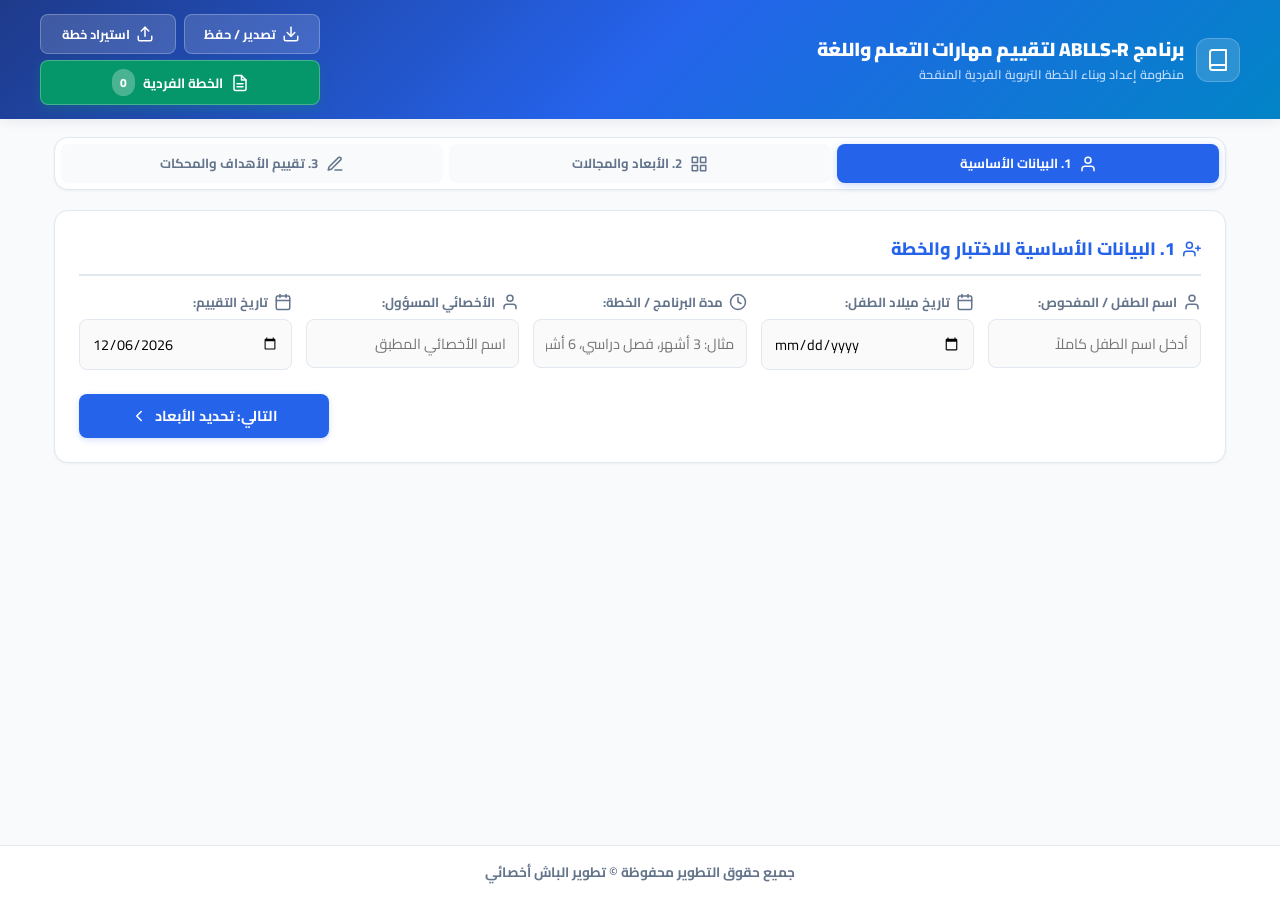
==== Ables.html @ 5f7b6a30 "Add files via upload" ====
<!DOCTYPE html>
<html lang="ar" dir="rtl">
<head>
    <meta charset="UTF-8">
    <meta name="viewport" content="width=device-width, initial-scale=1.0, maximum-scale=1.0, user-scalable=no">
    <title id="pageTitle">خطة الطفل | ABLLS-R</title>
    <link rel="preconnect" href="https://fonts.googleapis.com">
    <link rel="preconnect" href="https://fonts.gstatic.com" crossorigin>
    <link href="https://fonts.googleapis.com/css2?family=Cairo:wght@400;600;700;800;900&display=swap" rel="stylesheet">
    <style>
        :root {
            --primary: #0f172a;
            --primary-accent: #2563eb;
            --primary-gradient: linear-gradient(135deg, #1e3a8a 0%, #2563eb 50%, #0284c7 100%);
            --secondary-teal: #0d9488;
            --success: #059669;
            --success-soft: #ecfdf5;
            --danger: #dc2626;
            --surface: #ffffff;
            --bg: #f8fafc;
            --border: #e2e8f0;
            --border-hover: #94a3b8;
            --text-main: #0f172a;
            --text-muted: #64748b;
            --radius: 14px;
            --radius-sm: 8px;
            --shadow-sm: 0 1px 3px rgba(0,0,0,0.05);
            --shadow-md: 0 4px 12px -2px rgba(15, 23, 42, 0.08);
            --shadow-lg: 0 20px 25px -5px rgba(15, 23, 42, 0.15), 0 10px 10px -5px rgba(15, 23, 42, 0.04);

            --print-font-size: 10px;
            --print-cell-padding: 4px 6px;
        }

        * {
            box-sizing: border-box;
            margin: 0;
            padding: 0;
            font-family: 'Cairo', sans-serif;
            -webkit-tap-highlight-color: transparent;
        }

        body {
            background-color: var(--bg);
            color: var(--text-main);
            line-height: 1.6;
            min-height: 100vh;
            display: flex;
            flex-direction: column;
        }

        .svg-icon {
            width: 18px;
            height: 18px;
            fill: none;
            stroke: currentColor;
            stroke-width: 2;
            stroke-linecap: round;
            stroke-linejoin: round;
            display: inline-block;
            vertical-align: middle;
            flex-shrink: 0;
        }

        #toastContainer {
            position: fixed;
            top: 20px;
            left: 20px;
            right: 20px;
            max-width: 420px;
            margin: 0 auto;
            z-index: 99999;
            pointer-events: none;
            display: flex;
            flex-direction: column;
            gap: 10px;
        }

        .toast-card {
            pointer-events: auto;
            background: rgba(255, 255, 255, 0.95);
            backdrop-filter: blur(12px);
            border-radius: var(--radius);
            box-shadow: var(--shadow-lg);
            border: 1px solid rgba(255, 255, 255, 0.8);
            border-right: 5px solid var(--primary-accent);
            padding: 12px 16px;
            display: flex;
            align-items: center;
            gap: 12px;
            transform: translateY(-20px) scale(0.95);
            opacity: 0;
            transition: all 0.35s cubic-bezier(0.16, 1, 0.3, 1);
            position: relative;
            overflow: hidden;
        }

        .toast-card.show { transform: translateY(0) scale(1); opacity: 1; }
        .toast-card.success { border-right-color: var(--success); }
        .toast-card.warning { border-right-color: #f59e0b; }
        .toast-card.danger { border-right-color: var(--danger); }

        .toast-icon-wrap {
            width: 36px;
            height: 36px;
            border-radius: 50%;
            display: flex;
            align-items: center;
            justify-content: center;
            flex-shrink: 0;
            background: #f1f5f9;
            color: var(--primary-accent);
        }

        .toast-card.success .toast-icon-wrap { background: #dcfce7; color: var(--success); }
        .toast-card.warning .toast-icon-wrap { background: #fef3c7; color: #d97706; }
        .toast-card.danger .toast-icon-wrap { background: #fee2e2; color: var(--danger); }

        .toast-content { flex: 1; }
        .toast-title { font-size: 0.9rem; font-weight: 800; color: var(--text-main); margin-bottom: 2px; }
        .toast-desc { font-size: 0.8rem; color: var(--text-muted); line-height: 1.4; }
        .toast-progress {
            position: absolute;
            bottom: 0;
            right: 0;
            height: 3px;
            background: currentColor;
            opacity: 0.3;
            width: 100%;
            animation: toastCountdown linear forwards;
        }

        @keyframes toastCountdown {
            from { width: 100%; }
            to { width: 0%; }
        }

        header {
            background: var(--primary-gradient);
            color: white;
            padding: 14px 20px;
            box-shadow: var(--shadow-md);
            position: sticky;
            top: 0;
            z-index: 100;
        }

        .header-wrap {
            max-width: 1200px;
            margin: 0 auto;
            display: flex;
            justify-content: space-between;
            align-items: center;
            gap: 16px;
            flex-wrap: wrap;
        }

        .header-title {
            display: flex;
            align-items: center;
            gap: 12px;
        }

        .header-title-icon {
            width: 44px;
            height: 44px;
            background: rgba(255, 255, 255, 0.15);
            border-radius: 12px;
            display: flex;
            align-items: center;
            justify-content: center;
            border: 1px solid rgba(255, 255, 255, 0.2);
        }

        .header-title-icon .svg-icon {
            width: 24px;
            height: 24px;
        }

        .header-title h1 { font-size: 1.18rem; font-weight: 900; letter-spacing: -0.3px; }
        .header-title p { font-size: 0.78rem; color: #bfdbfe; font-weight: 600; }

        /* منطقة أزرار الهيدر المنظمة في المنتصف ومساحة متناسقة */
        .header-actions {
            display: flex;
            flex-direction: column;
            gap: 6px;
            width: 280px;
            align-items: stretch;
        }

        .header-actions-row {
            display: flex;
            align-items: center;
            justify-content: space-between;
            gap: 8px;
            width: 100%;
        }

        .header-btn {
            background: rgba(255, 255, 255, 0.15);
            color: white;
            border: 1px solid rgba(255,255,255,0.25);
            border-radius: var(--radius-sm);
            padding: 7px 10px;
            font-weight: 700;
            font-size: 0.8rem;
            cursor: pointer;
            display: flex;
            align-items: center;
            justify-content: center;
            gap: 6px;
            flex: 1;
            transition: all 0.2s;
        }

        .header-btn:hover {
            background: rgba(255, 255, 255, 0.25);
            transform: translateY(-1px);
        }

        .header-btn-plan {
            background: var(--success);
            color: white;
            border: 1px solid rgba(255,255,255,0.25);
            border-radius: var(--radius-sm);
            padding: 8px 14px;
            font-weight: 700;
            font-size: 0.84rem;
            cursor: pointer;
            display: flex;
            align-items: center;
            justify-content: center;
            gap: 8px;
            width: 100%;
            white-space: nowrap;
            box-shadow: 0 4px 12px rgba(5, 150, 105, 0.3);
            transition: all 0.2s cubic-bezier(0.16, 1, 0.3, 1);
        }

        .header-btn-plan:hover {
            background: #047857;
            transform: translateY(-1px);
        }

        .badge-count-header {
            background: rgba(255, 255, 255, 0.28);
            padding: 2px 8px;
            border-radius: 999px;
            font-size: 0.75rem;
            font-weight: 800;
        }

        .stepper-nav {
            display: flex;
            background: white;
            border-radius: var(--radius);
            padding: 6px;
            margin-bottom: 20px;
            border: 1px solid var(--border);
            box-shadow: var(--shadow-sm);
            gap: 6px;
        }

        .step-pill {
            flex: 1;
            text-align: center;
            padding: 9px 12px;
            border-radius: var(--radius-sm);
            font-size: 0.82rem;
            font-weight: 700;
            color: var(--text-muted);
            background: #f8fafc;
            cursor: pointer;
            transition: all 0.2s;
            display: flex;
            align-items: center;
            justify-content: center;
            gap: 8px;
        }

        .step-pill.active {
            background: var(--primary-accent);
            color: white;
            box-shadow: 0 2px 8px rgba(37, 99, 235, 0.25);
        }

        .step-pill.completed {
            background: #eff6ff;
            color: var(--primary-accent);
        }

        .app-container {
            max-width: 1200px;
            margin: 18px auto;
            padding: 0 14px;
            flex: 1;
            width: 100%;
        }

        .step-card {
            background: var(--surface);
            border-radius: var(--radius);
            border: 1px solid var(--border);
            padding: 24px;
            box-shadow: var(--shadow-sm);
            margin-bottom: 20px;
            animation: fadeInCard 0.3s ease;
        }

        @keyframes fadeInCard {
            from { opacity: 0; transform: translateY(6px); }
            to { opacity: 1; transform: translateY(0); }
        }

        .step-title {
            font-size: 1.12rem;
            font-weight: 800;
            color: var(--primary-accent);
            margin-bottom: 16px;
            border-bottom: 2px solid var(--border);
            padding-bottom: 10px;
            display: flex;
            align-items: center;
            gap: 8px;
        }

        .form-grid {
            display: grid;
            grid-template-columns: repeat(auto-fit, minmax(210px, 1fr));
            gap: 14px;
        }

        .form-group {
            display: flex;
            flex-direction: column;
            gap: 6px;
        }

        .form-group label {
            font-size: 0.82rem;
            font-weight: 700;
            color: var(--text-muted);
            display: flex;
            align-items: center;
            gap: 6px;
        }

        .form-group input, .form-group select {
            padding: 10px 12px;
            border: 1.5px solid var(--border);
            border-radius: var(--radius-sm);
            font-size: 0.9rem;
            outline: none;
            background: #fafafa;
            transition: all 0.2s;
        }

        .form-group input:focus, .form-group select:focus {
            border-color: var(--primary-accent);
            background: #fff;
            box-shadow: 0 0 0 3px rgba(37, 99, 235, 0.12);
        }

        .btn {
            padding: 10px 18px;
            border-radius: var(--radius-sm);
            font-weight: 700;
            font-size: 0.88rem;
            cursor: pointer;
            border: none;
            display: inline-flex;
            align-items: center;
            justify-content: center;
            gap: 7px;
            transition: all 0.2s;
        }

        .btn-primary { background: var(--primary-accent); color: white; box-shadow: 0 2px 6px rgba(37, 99, 235, 0.2); }
        .btn-primary:hover { background: #1d4ed8; }
        .btn-success { background: var(--success); color: white; box-shadow: 0 2px 6px rgba(5, 150, 105, 0.2); }
        .btn-outline { background: #fff; border: 1.5px solid var(--border); color: var(--text-main); }
        .btn-outline:hover { background: var(--bg); border-color: var(--border-hover); }

        /* حاوية أزرار التنقل السفلية لتوحيد العرض والمسافات */
        .step-actions-footer {
            margin-top: 24px;
            display: flex;
            align-items: center;
            justify-content: space-between;
            gap: 16px;
            padding-top: 14px;
            border-top: 1px solid var(--border);
        }

        .step-nav-btn {
            min-width: 190px;
            height: 44px;
            padding: 0 20px;
            font-size: 0.9rem;
            flex: 1;
            max-width: 250px;
        }

        .btn-mini {
            padding: 5px 12px;
            font-size: 0.75rem;
            border-radius: 6px;
            font-weight: 700;
            cursor: pointer;
            border: 1px solid var(--border);
            background: #fff;
            color: var(--text-muted);
            transition: all 0.15s;
            display: inline-flex;
            align-items: center;
            gap: 4px;
        }
        .btn-mini:hover { background: #eff6ff; color: var(--primary-accent); border-color: var(--primary-accent); }

        .skills-preset-box {
            background: linear-gradient(135deg, #eff6ff 0%, #f0fdf4 100%);
            border: 2px dashed #3b82f6;
            border-radius: var(--radius);
            padding: 14px 18px;
            margin-bottom: 16px;
            display: flex;
            align-items: center;
            justify-content: space-between;
            flex-wrap: wrap;
            gap: 12px;
            cursor: pointer;
            transition: all 0.2s;
        }

        .skills-preset-box:hover {
            border-color: #1d4ed8;
            background: #e0f2fe;
        }

        .skills-preset-box.active {
            background: #dbeafe;
            border: 2px solid #2563eb;
            box-shadow: var(--shadow-sm);
        }

        .skills-preset-content {
            display: flex;
            align-items: center;
            gap: 12px;
        }

        .skills-preset-checkbox {
            width: 22px;
            height: 22px;
            accent-color: var(--primary-accent);
            cursor: pointer;
        }

        .skills-preset-info strong {
            display: flex;
            align-items: center;
            gap: 6px;
            font-size: 0.96rem;
            color: var(--primary-accent);
            font-weight: 800;
        }

        .skills-preset-info span {
            font-size: 0.8rem;
            color: var(--text-muted);
            font-weight: 600;
        }

        .skills-badges {
            display: flex;
            gap: 6px;
            flex-wrap: wrap;
        }

        .skill-tag {
            background: #2563eb;
            color: white;
            font-weight: 800;
            font-size: 0.75rem;
            padding: 2px 8px;
            border-radius: 6px;
        }

        .dim-card {
            border: 1.5px solid var(--border);
            border-radius: var(--radius);
            margin-bottom: 12px;
            background: white;
            overflow: hidden;
            transition: all 0.2s ease;
        }

        .dim-card.active { border-color: var(--primary-accent); box-shadow: var(--shadow-sm); }

        .dim-header {
            padding: 14px 16px;
            background: #fbfcfd;
            display: flex;
            align-items: center;
            justify-content: space-between;
            cursor: pointer;
            user-select: none;
        }

        .dim-card.active .dim-header { background: #eff6ff; }
        .dim-title-group { display: flex; align-items: center; gap: 8px; }
        .dim-checkbox { width: 18px; height: 18px; accent-color: var(--primary-accent); cursor: pointer; }
        .dim-title-text { font-size: 0.95rem; font-weight: 800; color: var(--text-main); }

        .domains-drawer {
            display: none;
            padding: 14px 16px;
            background: white;
            border-top: 1px solid var(--border);
        }

        .dim-card.active .domains-drawer { display: block; }

        .domains-toolbar {
            display: flex;
            align-items: center;
            justify-content: space-between;
            margin-bottom: 10px;
            flex-wrap: wrap;
            gap: 6px;
        }

        .domains-grid {
            display: grid;
            grid-template-columns: repeat(auto-fill, minmax(240px, 1fr));
            gap: 8px;
        }

        .domain-item {
            display: flex;
            align-items: center;
            justify-content: space-between;
            padding: 9px 12px;
            border: 1.5px solid var(--border);
            border-radius: var(--radius-sm);
            background: #fff;
            cursor: pointer;
            user-select: none;
            transition: all 0.15s;
        }

        .domain-item:hover { border-color: var(--primary-accent); background: #f0f7ff; }
        .domain-item.checked { border-color: var(--primary-accent); background: #eff6ff; }
        .domain-right { display: flex; align-items: center; gap: 6px; }
        .domain-code-badge { background: var(--primary-accent); color: white; font-size: 0.75rem; font-weight: 800; padding: 2px 6px; border-radius: 4px; }
        .domain-name { font-size: 0.85rem; font-weight: 700; }
        .goal-count-badge { font-size: 0.72rem; background: #e2e8f0; color: var(--text-muted); padding: 2px 6px; border-radius: 10px; }

        .domain-block {
            background: white;
            border-radius: var(--radius);
            border: 1px solid var(--border);
            margin-bottom: 18px;
            overflow: hidden;
            box-shadow: var(--shadow-sm);
        }

        .domain-block-header {
            background: linear-gradient(90deg, #1e3a8a, #2563eb);
            color: white;
            padding: 12px 18px;
            display: flex;
            align-items: center;
            justify-content: space-between;
        }

        .task-card {
            border: 1.5px solid var(--border);
            border-radius: var(--radius-sm);
            margin: 12px 14px;
            background: #fff;
            transition: all 0.2s;
        }

        .task-card.has-target { border-color: var(--success); box-shadow: 0 2px 8px rgba(5, 150, 105, 0.08); }
        .task-header {
            background: #f8fafc;
            padding: 9px 14px;
            border-bottom: 1px solid var(--border);
            display: flex;
            align-items: center;
            gap: 6px;
        }

        .task-id-badge { background: var(--primary-accent); color: white; font-weight: 800; font-size: 0.78rem; padding: 1px 7px; border-radius: 4px; }
        .task-title { font-weight: 700; font-size: 0.92rem; }
        .task-body { padding: 12px 14px; }
        .task-goal-desc { font-size: 0.82rem; color: var(--text-muted); margin-bottom: 10px; padding-right: 8px; border-right: 3px solid var(--primary-accent); }
        .criteria-flex { display: flex; flex-direction: column; gap: 6px; }

        .criterion-box {
            display: flex;
            align-items: center;
            gap: 10px;
            padding: 8px 12px;
            border: 1.5px solid var(--border);
            border-radius: 6px;
            cursor: pointer;
            transition: all 0.15s;
        }

        .criterion-box:hover { background: var(--bg); border-color: var(--primary-accent); }
        .criterion-box.highlighted { background: var(--success-soft); border-color: var(--success); }
        .score-pill { background: #e2e8f0; color: var(--text-main); font-size: 0.72rem; font-weight: 800; padding: 2px 7px; border-radius: 4px; white-space: nowrap; }
        .criterion-box.highlighted .score-pill { background: var(--success); color: white; }
        .crit-text { font-size: 0.85rem; flex: 1; }

        .criterion-box input[type="checkbox"] {
            width: 17px;
            height: 17px;
            accent-color: var(--success);
            cursor: pointer;
            pointer-events: none;
        }

        .bottom-bar {
            position: fixed;
            bottom: 0;
            left: 0;
            right: 0;
            background: rgba(255, 255, 255, 0.97);
            backdrop-filter: blur(8px);
            border-top: 1px solid var(--border);
            padding: 12px 20px;
            box-shadow: 0 -4px 12px rgba(0,0,0,0.07);
            display: flex;
            align-items: center;
            justify-content: space-between;
            z-index: 90;
        }

        .bottom-bar-stat {
            font-size: 0.9rem;
            font-weight: 700;
            display: flex;
            align-items: center;
            gap: 8px;
        }

        .bottom-bar-action .btn {
            min-height: 42px;
            padding: 0 22px;
            font-size: 0.9rem;
        }

        footer.site-footer {
            background: #ffffff;
            border-top: 1px solid var(--border);
            padding: 16px 20px;
            text-align: center;
            font-size: 0.85rem;
            font-weight: 700;
            color: var(--text-muted);
            margin-top: auto;
        }

        /* شاشة عرض الخطة */
        #planModalView {
            display: none;
            position: fixed;
            top: 0;
            left: 0;
            right: 0;
            bottom: 0;
            background: #ffffff;
            z-index: 200;
            overflow-y: auto;
            padding: 16px;
        }

        .plan-sheet-wrap {
            max-width: 980px;
            margin: 0 auto;
            transition: max-width 0.25s ease;
        }

        .plan-sheet-wrap.landscape-mode {
            max-width: 1300px;
        }

        .plan-top-toolbar {
            background: #ffffff;
            border: 1px solid var(--border);
            border-radius: var(--radius);
            padding: 12px 16px;
            margin-bottom: 16px;
            display: flex;
            flex-wrap: wrap;
            align-items: center;
            justify-content: space-between;
            gap: 10px;
            box-shadow: var(--shadow-sm);
        }

        .toolbar-group {
            display: flex;
            align-items: center;
            flex-wrap: wrap;
            gap: 8px;
        }

        .plan-top-toolbar .btn {
            padding: 8px 14px;
            font-size: 0.82rem;
            font-weight: 700;
            border-radius: 8px;
        }

        /* نافذة المودال المستقلة لإعدادات وتنسيق الطباعة */
        .print-settings-overlay {
            display: none;
            position: fixed;
            inset: 0;
            background: rgba(15, 23, 42, 0.6);
            backdrop-filter: blur(6px);
            z-index: 300;
            align-items: center;
            justify-content: center;
            padding: 16px;
            animation: fadeInOverlay 0.2s ease;
        }

        @keyframes fadeInOverlay {
            from { opacity: 0; }
            to { opacity: 1; }
        }

        .print-settings-dialog {
            background: #ffffff;
            border-radius: 20px;
            width: 100%;
            max-width: 680px;
            max-height: 90vh;
            overflow-y: auto;
            box-shadow: var(--shadow-lg);
            border: 1px solid rgba(255, 255, 255, 0.4);
            display: flex;
            flex-direction: column;
            animation: scaleInDialog 0.25s cubic-bezier(0.16, 1, 0.3, 1);
        }

        @keyframes scaleInDialog {
            from { opacity: 0; transform: scale(0.95) translateY(10px); }
            to { opacity: 1; transform: scale(1) translateY(0); }
        }

        .settings-dialog-header {
            padding: 18px 24px;
            border-bottom: 1px solid var(--border);
            display: flex;
            align-items: center;
            justify-content: space-between;
            background: #fafcff;
        }

        .settings-dialog-header h3 {
            font-size: 1.15rem;
            font-weight: 900;
            color: var(--primary-accent);
            display: flex;
            align-items: center;
            gap: 8px;
        }

        .close-dialog-btn {
            width: 32px;
            height: 32px;
            border-radius: 50%;
            border: none;
            background: #f1f5f9;
            color: var(--text-muted);
            cursor: pointer;
            display: flex;
            align-items: center;
            justify-content: center;
            transition: all 0.2s;
        }

        .close-dialog-btn:hover {
            background: #fee2e2;
            color: var(--danger);
        }

        .settings-dialog-body {
            padding: 22px 24px;
            display: flex;
            flex-direction: column;
            gap: 18px;
        }

        .settings-section-card {
            background: #f8fafc;
            border: 1px solid var(--border);
            border-radius: 12px;
            padding: 14px 16px;
        }

        .settings-section-title {
            font-size: 0.85rem;
            font-weight: 800;
            color: var(--primary);
            margin-bottom: 12px;
            display: flex;
            align-items: center;
            gap: 6px;
        }

        .settings-grid {
            display: grid;
            grid-template-columns: repeat(auto-fit, minmax(220px, 1fr));
            gap: 12px;
        }

        .ctrl-item {
            display: flex;
            flex-direction: column;
            gap: 5px;
        }

        .ctrl-item label {
            font-size: 0.8rem;
            font-weight: 700;
            color: var(--text-muted);
            display: flex;
            align-items: center;
            gap: 6px;
        }

        .ctrl-item input[type="text"], .ctrl-item select, .ctrl-item input[type="file"] {
            padding: 9px 12px;
            border-radius: 8px;
            border: 1.5px solid var(--border);
            font-size: 0.84rem;
            background: #fff;
            outline: none;
            transition: border-color 0.2s;
        }

        .ctrl-item input[type="text"]:focus, .ctrl-item select:focus {
            border-color: var(--primary-accent);
        }

        .toggle-switch-card {
            display: flex;
            align-items: center;
            justify-content: space-between;
            padding: 10px 14px;
            background: #ffffff;
            border: 1.5px solid var(--border);
            border-radius: 10px;
            margin-top: 8px;
            cursor: pointer;
            transition: all 0.2s;
        }

        .toggle-switch-card:hover {
            border-color: var(--primary-accent);
            background: #f0f7ff;
        }

        .toggle-switch-card strong {
            font-size: 0.85rem;
            display: flex;
            align-items: center;
            gap: 8px;
            color: var(--text-main);
        }

        .toggle-switch-card small {
            display: block;
            font-size: 0.74rem;
            color: var(--text-muted);
            font-weight: 600;
            margin-top: 2px;
        }

        .toggle-switch-card input[type="checkbox"] {
            width: 20px;
            height: 20px;
            accent-color: var(--primary-accent);
            cursor: pointer;
        }

        /* تذييل المودال المحدث مع توسيط وتكبير الزر */
        .settings-dialog-footer {
            padding: 18px 24px;
            border-top: 1px solid var(--border);
            background: #fafcff;
            display: flex;
            justify-content: center;
            align-items: center;
        }

        .btn-apply-settings {
            min-width: 280px;
            width: 65%;
            height: 46px;
            font-size: 0.95rem;
            font-weight: 800;
            box-shadow: 0 4px 12px rgba(37, 99, 235, 0.25);
        }

        /* تنسيقات ترويسة الورقة وجدول الخطة المطبوعة */
        .plan-header-block {
            display: flex;
            align-items: center;
            justify-content: space-between;
            gap: 14px;
            margin-bottom: 12px;
            border-bottom: 2px solid var(--primary-accent);
            padding-bottom: 8px;
        }

        .plan-header-titles {
            flex: 1;
            text-align: center;
        }

        .plan-header-titles h2 {
            font-size: 1.3rem;
            color: var(--primary-accent);
            font-weight: 900;
        }

        .plan-header-titles p {
            color: var(--text-muted);
            font-size: 0.8rem;
        }

        .plan-logo-container {
            display: none;
            max-width: 100px;
            max-height: 60px;
            object-fit: contain;
        }

        .plan-meta-grid {
            display: grid;
            grid-template-columns: repeat(5, 1fr);
            gap: 8px;
            background: #f8fafc;
            border: 1px solid var(--border);
            padding: 8px 12px;
            border-radius: 6px;
            margin-bottom: 14px;
            font-size: 10px;
        }

        .domain-plan-header {
            background: #e0f2fe;
            color: #0369a1;
            padding: 5px 10px;
            border-radius: 4px;
            font-size: 0.88rem;
            font-weight: 800;
            margin: 10px 0 6px 0;
            border-right: 4px solid var(--primary-accent);
        }

        .plan-table {
            width: 100%;
            border-collapse: collapse;
            margin-bottom: 10px;
            font-size: var(--print-font-size);
            table-layout: auto;
        }

        .plan-table th, .plan-table td {
            border: 1px solid #94a3b8;
            padding: var(--print-cell-padding);
            text-align: right;
            vertical-align: middle;
            word-wrap: break-word;
        }

        .plan-table th {
            background: #f1f5f9;
            color: #0f172a;
            font-weight: 800;
        }

        .col-code { width: 9%; }
        .col-goal { width: 31%; }
        .col-score { width: 8%; }
        .col-crit { width: 26%; }
        .col-notes { width: 13%; }
        .col-assists { width: 13%; }

        .blank-notes-col {
            background: #fafafa;
        }

        .plan-footer-rights {
            text-align: center;
            margin-top: 14px;
            padding-top: 8px;
            border-top: 1px solid var(--border);
            font-size: 0.78rem;
            font-weight: 700;
            color: var(--text-muted);
        }

        .plan-sheet-wrap.landscape-mode .plan-meta-grid {
            grid-template-columns: repeat(5, 1fr);
            padding: 10px 16px;
        }

        .plan-sheet-wrap.landscape-mode .col-code { width: 8% !important; }
        .plan-sheet-wrap.landscape-mode .col-goal { width: 32% !important; }
        .plan-sheet-wrap.landscape-mode .col-score { width: 7% !important; }
        .plan-sheet-wrap.landscape-mode .col-crit { width: 27% !important; }
        .plan-sheet-wrap.landscape-mode .col-notes { width: 13% !important; }
        .plan-sheet-wrap.landscape-mode .col-assists { width: 13% !important; }

        /* تنسيقات الطباعة الصارمة */
        @media print {
            html, body {
                background: white !important;
                color: black !important;
                margin: 0 !important;
                padding: 0 !important;
                height: auto !important;
                min-height: auto !important;
                display: block !important;
            }
            .svg-icon, .no-print, header, .bottom-bar, footer.site-footer, #toastContainer, .stepper-nav, .print-settings-overlay {
                display: none !important;
                height: 0 !important;
                margin: 0 !important;
                padding: 0 !important;
            }
            #planModalView {
                display: block !important;
                position: static !important;
                padding: 0 !important;
                overflow: visible !important;
                height: auto !important;
            }
            .plan-sheet-wrap {
                max-width: 100% !important;
                margin: 0 !important;
                padding: 0 !important;
            }
            .plan-top-toolbar {
                display: none !important;
            }
            .domain-plan-header {
                background: #e0f2fe !important;
                color: #0369a1 !important;
                -webkit-print-color-adjust: exact;
                break-after: avoid;
            }
            .plan-table {
                break-inside: auto;
                width: 100% !important;
            }
            .plan-table tr {
                break-inside: avoid;
                break-after: auto;
            }
            .plan-table th {
                background: #e2e8f0 !important;
                -webkit-print-color-adjust: exact;
            }
            .plan-footer-rights {
                break-inside: avoid;
            }
        }

        @media (max-width: 768px) {
            .plan-meta-grid { grid-template-columns: 1fr 1fr; }
            .header-actions { width: 100%; margin-top: 4px; }
            .stepper-nav { flex-wrap: wrap; }
            .step-pill { flex-basis: 48%; }
            .plan-top-toolbar { padding: 10px; gap: 8px; }
            .toolbar-group { width: 100%; display: grid; grid-template-columns: 1fr 1fr; gap: 8px; }
            .toolbar-group:last-child { grid-template-columns: 1fr; margin-top: 2px; }
            .plan-top-toolbar .btn { width: 100%; justify-content: center; padding: 9px 8px; font-size: 0.8rem; }
            .step-actions-footer { flex-direction: column-reverse; }
            .step-nav-btn { width: 100%; max-width: none; }
            .btn-apply-settings { width: 100%; min-width: auto; }
        }
    </style>
    <style id="dynamicPrintStyle">
        @page {
            size: A4 portrait;
            margin: 8mm 6mm;
        }
    </style>
</head>
<body>

    <div id="toastContainer"></div>

    <input type="file" id="importFileInput" accept=".json" style="display: none;" onchange="handleFileImport(this)">

    <header class="no-print">
        <div class="header-wrap">
            <div class="header-title">
                <div class="header-title-icon">
                    <svg class="svg-icon" viewBox="0 0 24 24"><path d="M4 19.5A2.5 2.5 0 0 1 6.5 17H20"></path><path d="M6.5 2H20v20H6.5A2.5 2.5 0 0 1 4 19.5v-15A2.5 2.5 0 0 1 6.5 2z"></path></svg>
                </div>
                <div>
                    <h1>برنامج ABLLS-R لتقييم مهارات التعلم واللغة</h1>
                    <p id="headerSubtitleName">منظومة إعداد وبناء الخطة التربوية الفردية المنقحة</p>
                </div>
            </div>
            
            <div class="header-actions">
                <div class="header-actions-row">
                    <button class="header-btn" onclick="exportPlanData()" title="تصدير الخطة في ملف">
                        <svg class="svg-icon" viewBox="0 0 24 24"><path d="M21 15v4a2 2 0 0 1-2 2H5a2 2 0 0 1-2-2v-4"></path><polyline points="7 10 12 15 17 10"></polyline><line x1="12" y1="15" x2="12" y2="3"></line></svg>
                        <span>تصدير / حفظ</span>
                    </button>
                    <button class="header-btn" onclick="triggerImport()" title="استيراد خطة محفوظة">
                        <svg class="svg-icon" viewBox="0 0 24 24"><path d="M21 15v4a2 2 0 0 1-2 2H5a2 2 0 0 1-2-2v-4"></path><polyline points="17 8 12 3 7 8"></polyline><line x1="12" y1="3" x2="12" y2="15"></line></svg>
                        <span>استيراد خطة</span>
                    </button>
                </div>
                <button class="header-btn-plan" onclick="openPlanModal()">
                    <svg class="svg-icon" viewBox="0 0 24 24"><path d="M14 2H6a2 2 0 0 0-2 2v16a2 2 0 0 0 2 2h12a2 2 0 0 0 2-2V8z"></path><polyline points="14 2 14 8 20 8"></polyline><line x1="16" y1="13" x2="8" y2="13"></line><line x1="16" y1="17" x2="8" y2="17"></line></svg>
                    <span>الخطة الفردية</span>
                    <span class="badge-count-header" id="headerCounter">0</span>
                </button>
            </div>
        </div>
    </header>

    <div class="app-container no-print">

        <nav class="stepper-nav">
            <div class="step-pill active" id="pillStep1" onclick="goToStep(1)">
                <svg class="svg-icon" viewBox="0 0 24 24"><path d="M20 21v-2a4 4 0 0 0-4-4H8a4 4 0 0 0-4 4v2"></path><circle cx="12" cy="7" r="4"></circle></svg>
                <span>1. البيانات الأساسية</span>
            </div>
            <div class="step-pill" id="pillStep2" onclick="handlePillNav(2)">
                <svg class="svg-icon" viewBox="0 0 24 24"><rect x="3" y="3" width="7" height="7"></rect><rect x="14" y="3" width="7" height="7"></rect><rect x="14" y="14" width="7" height="7"></rect><rect x="3" y="14" width="7" height="7"></rect></svg>
                <span>2. الأبعاد والمجالات</span>
            </div>
            <div class="step-pill" id="pillStep3" onclick="handlePillNav(3)">
                <svg class="svg-icon" viewBox="0 0 24 24"><path d="M12 20h9"></path><path d="M16.5 3.5a2.121 2.121 0 0 1 3 3L7 19l-4 1 1-4L16.5 3.5z"></path></svg>
                <span>3. تقييم الأهداف والمحكات</span>
            </div>
        </nav>

        <section class="step-card" id="step1">
            <div class="step-title">
                <svg class="svg-icon" viewBox="0 0 24 24"><path d="M16 21v-2a4 4 0 0 0-4-4H5a4 4 0 0 0-4 4v2"></path><circle cx="8.5" cy="7" r="4"></circle><line x1="20" y1="8" x2="20" y2="14"></line><line x1="23" y1="11" x2="17" y2="11"></line></svg>
                <span>1. البيانات الأساسية للاختبار والخطة</span>
            </div>
            <div class="form-grid">
                <div class="form-group">
                    <label>
                        <svg class="svg-icon" viewBox="0 0 24 24"><path d="M20 21v-2a4 4 0 0 0-4-4H8a4 4 0 0 0-4 4v2"></path><circle cx="12" cy="7" r="4"></circle></svg>
                        <span>اسم الطفل / المفحوص:</span>
                    </label>
                    <input type="text" id="childName" placeholder="أدخل اسم الطفل كاملاً" oninput="updateChildTitleDisplay()">
                </div>
                <div class="form-group">
                    <label>
                        <svg class="svg-icon" viewBox="0 0 24 24"><rect x="3" y="4" width="18" height="18" rx="2" ry="2"></rect><line x1="16" y1="2" x2="16" y2="6"></line><line x1="8" y1="2" x2="8" y2="6"></line><line x1="3" y1="10" x2="21" y2="10"></line></svg>
                        <span>تاريخ ميلاد الطفل:</span>
                    </label>
                    <input type="date" id="childBirthDate">
                </div>
                <div class="form-group">
                    <label>
                        <svg class="svg-icon" viewBox="0 0 24 24"><circle cx="12" cy="12" r="10"></circle><polyline points="12 6 12 12 16 14"></polyline></svg>
                        <span>مدة البرنامج / الخطة:</span>
                    </label>
                    <input type="text" id="planDuration" placeholder="مثال: 3 أشهر، فصل دراسي، 6 أشهر">
                </div>
                <div class="form-group">
                    <label>
                        <svg class="svg-icon" viewBox="0 0 24 24"><path d="M20 21v-2a4 4 0 0 0-4-4H8a4 4 0 0 0-4 4v2"></path><circle cx="12" cy="7" r="4"></circle></svg>
                        <span>الأخصائي المسؤول:</span>
                    </label>
                    <input type="text" id="evaluatorName" placeholder="اسم الأخصائي المطبق">
                </div>
                <div class="form-group">
                    <label>
                        <svg class="svg-icon" viewBox="0 0 24 24"><rect x="3" y="4" width="18" height="18" rx="2" ry="2"></rect><line x1="16" y1="2" x2="16" y2="6"></line><line x1="8" y1="2" x2="8" y2="6"></line><line x1="3" y1="10" x2="21" y2="10"></line></svg>
                        <span>تاريخ التقييم:</span>
                    </label>
                    <input type="date" id="evalDate">
                </div>
            </div>
            <div style="margin-top: 24px; display: flex; justify-content: flex-end;">
                <button class="btn btn-primary step-nav-btn" onclick="proceedToStep2()">
                    <span>التالي: تحديد الأبعاد</span>
                    <svg class="svg-icon" viewBox="0 0 24 24"><polyline points="15 18 9 12 15 6"></polyline></svg>
                </button>
            </div>
        </section>

        <section class="step-card" id="step2" style="display: none;">
            <div class="step-title">
                <svg class="svg-icon" viewBox="0 0 24 24"><rect x="3" y="3" width="7" height="7"></rect><rect x="14" y="3" width="7" height="7"></rect><rect x="14" y="14" width="7" height="7"></rect><rect x="3" y="14" width="7" height="7"></rect></svg>
                <span>2. تحديد الأبعاد والمجالات المطلوب قياسها</span>
            </div>

            <div class="skills-preset-box" id="skillsPresetBox" onclick="toggleSkillsDevelopmentPreset()">
                <div class="skills-preset-content">
                    <input type="checkbox" id="skillsPresetCheck" class="skills-preset-checkbox" onclick="event.stopPropagation(); toggleSkillsDevelopmentPreset()">
                    <div class="skills-preset-info">
                        <strong>
                            <svg class="svg-icon" viewBox="0 0 24 24"><polygon points="12 2 15.09 8.26 22 9.27 17 14.14 18.18 21.02 12 17.77 5.82 21.02 7 14.14 2 9.27 8.91 8.26 12 2"></polygon></svg>
                            <span>مجالات تنمية المهارات</span>
                        </strong>
                        <span>تحديد وتظليل المجالات تلقائياً (B, C, D, K, L, Z) عبر الأبعاد</span>
                    </div>
                </div>
                <div class="skills-badges">
                    <span class="skill-tag">B</span>
                    <span class="skill-tag">C</span>
                    <span class="skill-tag">D</span>
                    <span class="skill-tag">K</span>
                    <span class="skill-tag">L</span>
                    <span class="skill-tag">Z</span>
                </div>
            </div>

            <p style="color: var(--text-muted); font-size: 0.85rem; margin-bottom: 14px;">
                أو يمكنك تحديد الأبعاد يدوياً؛ ستظهر مجالات كل بعد تحته مباشرة لاختيار ما تود قياسه:
            </p>

            <div id="dimensionsListWrap"></div>

            <div class="step-actions-footer">
                <button class="btn btn-outline step-nav-btn" onclick="goToStep(1)">
                    <svg class="svg-icon" viewBox="0 0 24 24"><polyline points="9 18 15 12 9 6"></polyline></svg>
                    <span>السابق</span>
                </button>
                <button class="btn btn-primary step-nav-btn" onclick="proceedToStep3()">
                    <span>الانتقال لتقييم الأهداف</span>
                    <svg class="svg-icon" viewBox="0 0 24 24"><polyline points="15 18 9 12 15 6"></polyline></svg>
                </button>
            </div>
        </section>

        <section id="step3" style="display: none;">
            <div class="step-card" style="padding: 14px 18px; margin-bottom: 14px;">
                <div style="display: flex; align-items: center; justify-content: space-between; flex-wrap: wrap; gap: 8px;">
                    <div>
                        <div style="font-weight: 800; color: var(--primary-accent); font-size: 1.05rem; display: flex; align-items: center; gap: 6px;">
                            <svg class="svg-icon" viewBox="0 0 24 24"><path d="M12 20h9"></path><path d="M16.5 3.5a2.121 2.121 0 0 1 3 3L7 19l-4 1 1-4L16.5 3.5z"></path></svg>
                            <span>3. بنود التقييم والمحكات المستهدفة</span>
                        </div>
                        <div style="font-size: 0.8rem; color: var(--text-muted); margin-top: 2px;">المحكات التدريبية الإيجابية المعروضة تُحدد وتضاف للخطة الفردية مباشرة.</div>
                    </div>
                    <button class="btn btn-outline" style="padding: 6px 12px; font-size: 0.78rem;" onclick="goToStep(2)">
                        <svg class="svg-icon" viewBox="0 0 24 24"><polygon points="14 2 18 6 7 17 3 17 3 13 14 2"></polygon><line x1="3" y1="22" x2="21" y2="22"></line></svg>
                        <span>تعديل المجالات</span>
                    </button>
                </div>
            </div>

            <div id="goalsFeedContainer"></div>
        </section>

    </div>

    <div class="bottom-bar no-print" id="bottomBar" style="display: none;">
        <div class="bottom-bar-stat">
            <svg class="svg-icon" style="color: var(--success);" viewBox="0 0 24 24"><path d="M22 11.08V12a10 10 0 1 1-5.93-9.14"></path><polyline points="22 4 12 14.01 9 11.01"></polyline></svg>
            <span>المحكات المعتمدة:</span>
            <span id="barCounter" style="color: var(--success); font-weight: 900; font-size: 1.2rem;">0</span>
        </div>
        <div class="bottom-bar-action">
            <button class="btn btn-success" onclick="openPlanModal()">
                <svg class="svg-icon" viewBox="0 0 24 24"><path d="M6 9V2h12v7"></path><path d="M6 18H4a2 2 0 0 1-2-2v-5a2 2 0 0 1 2-2h16a2 2 0 0 1 2 2v5a2 2 0 0 1-2 2h-2"></path><rect x="6" y="14" width="12" height="8"></rect></svg>
                <span>المعاينة والطباعة</span>
            </button>
        </div>
    </div>

    <footer class="site-footer no-print">
        جميع حقوق التطوير محفوظة © تطوير الباش أخصائي
    </footer>

    <div id="planModalView">
        <div class="plan-sheet-wrap" id="planSheetWrap">
            
            <div class="plan-top-toolbar no-print">
                <div class="toolbar-group">
                    <button class="btn btn-outline" onclick="closePlanModal()" title="إغلاق المعاينة والعودة للتقييم">
                        <svg class="svg-icon" viewBox="0 0 24 24"><line x1="18" y1="6" x2="6" y2="18"></line><line x1="6" y1="6" x2="18" y2="18"></line></svg>
                        <span>إغلاق وعودة</span>
                    </button>
                    <button class="btn btn-outline" onclick="exportPlanData()" title="تصدير الخطة كملف">
                        <svg class="svg-icon" viewBox="0 0 24 24"><path d="M21 15v4a2 2 0 0 1-2 2H5a2 2 0 0 1-2-2v-4"></path><polyline points="7 10 12 15 17 10"></polyline><line x1="12" y1="15" x2="12" y2="3"></line></svg>
                        <span>تصدير الخطة</span>
                    </button>
                    <button class="btn btn-outline" onclick="openPrintSettingsModal()" title="إعدادات وتخصيص الطباعة" style="border-color: var(--primary-accent); color: var(--primary-accent); background: #f0f7ff;">
                        <svg class="svg-icon" viewBox="0 0 24 24"><circle cx="12" cy="12" r="3"></circle><path d="M19.4 15a1.65 1.65 0 0 0 .33 1.82l.06.06a2 2 0 0 1 0 2.83 2 2 0 0 1-2.83 0l-.06-.06a1.65 1.65 0 0 0-1.82-.33 1.65 1.65 0 0 0-1 1.51V21a2 2 0 0 1-2 2 2 2 0 0 1-2-2v-.09A1.65 1.65 0 0 0 9 19.4a1.65 1.65 0 0 0-1.82.33l-.06.06a2 2 0 0 1-2.83 0 2 2 0 0 1 0-2.83l.06-.06a1.65 1.65 0 0 0 .33-1.82 1.65 1.65 0 0 0-1.51-1H3a2 2 0 0 1-2-2 2 2 0 0 1 2-2h.09A1.65 1.65 0 0 0 4.6 9a1.65 1.65 0 0 0-.33-1.82l-.06-.06a2 2 0 0 1 0-2.83 2 2 0 0 1 2.83 0l.06.06a1.65 1.65 0 0 0 1.82.33H9a1.65 1.65 0 0 0 1-1.51V3a2 2 0 0 1 2-2 2 2 0 0 1 2 2v.09a1.65 1.65 0 0 0 1 1.51 1.65 1.65 0 0 0 1.82-.33l.06-.06a2 2 0 0 1 2.83 0 2 2 0 0 1 0 2.83l-.06.06a1.65 1.65 0 0 0-.33 1.82V9a1.65 1.65 0 0 0 1.51 1H21a2 2 0 0 1 2 2 2 2 0 0 1-2 2h-.09a1.65 1.65 0 0 0-1.51 1z"></path></svg>
                        <span>إعدادات وتخصيص الطباعة</span>
                    </button>
                </div>
                <div class="toolbar-group">
                    <button class="btn btn-primary" onclick="triggerSmartPrint()">
                        <svg class="svg-icon" viewBox="0 0 24 24"><path d="M6 9V2h12v7"></path><path d="M6 18H4a2 2 0 0 1-2-2v-5a2 2 0 0 1 2-2h16a2 2 0 0 1 2 2v5a2 2 0 0 1-2 2h-2"></path><rect x="6" y="14" width="12" height="8"></rect></svg>
                        <span>طباعة الخطة (PDF)</span>
                    </button>
                </div>
            </div>

            <div id="printableContentArea">
                <div class="plan-header-block" id="planHeaderBlock">
                    <img id="planLogoImgLeft" class="plan-logo-container" alt="شعار">
                    <div class="plan-header-titles">
                        <img id="planLogoImgCenter" class="plan-logo-container" style="margin: 0 auto 6px auto;" alt="شعار">
                        <h2 id="planHeaderTitleDisplay">الخطة التربوية / التأهيلية الفردية (ABLLS-R)</h2>
                        <p id="planHeaderSubtitleDisplay">برنامج تقييم المهارات الأساسية للتعلم واللغة - الأهداف والمحكات المعتمدة</p>
                    </div>
                    <img id="planLogoImgRight" class="plan-logo-container" alt="شعار">
                </div>

                <div class="plan-meta-grid">
                    <div><strong>اسم الطفل:</strong> <span id="outName">-</span></div>
                    <div><strong>تاريخ الميلاد:</strong> <span id="outBirthDate">-</span></div>
                    <div><strong>مدة البرنامج:</strong> <span id="outDuration">-</span></div>
                    <div><strong>الأخصائي:</strong> <span id="outEvaluator">-</span></div>
                    <div><strong>تاريخ التقييم:</strong> <span id="outDate">-</span></div>
                </div>

                <div id="planTablesFeed"></div>

                <div class="plan-footer-rights" id="planFooterRights">
                    جميع حقوق التطوير محفوظة © تطوير الباش أخصائي
                </div>
            </div>

        </div>
    </div>

    <div class="print-settings-overlay no-print" id="printSettingsModal" onclick="closePrintSettingsModalOnOutside(event)">
        <div class="print-settings-dialog">
            <div class="settings-dialog-header">
                <h3>
                    <svg class="svg-icon" viewBox="0 0 24 24"><circle cx="12" cy="12" r="3"></circle><path d="M19.4 15a1.65 1.65 0 0 0 .33 1.82l.06.06a2 2 0 0 1 0 2.83 2 2 0 0 1-2.83 0l-.06-.06a1.65 1.65 0 0 0-1.82-.33 1.65 1.65 0 0 0-1 1.51V21a2 2 0 0 1-2 2 2 2 0 0 1-2-2v-.09A1.65 1.65 0 0 0 9 19.4a1.65 1.65 0 0 0-1.82.33l-.06.06a2 2 0 0 1-2.83 0 2 2 0 0 1 0-2.83l.06-.06a1.65 1.65 0 0 0 .33-1.82 1.65 1.65 0 0 0-1.51-1H3a2 2 0 0 1-2-2 2 2 0 0 1 2-2h.09A1.65 1.65 0 0 0 4.6 9a1.65 1.65 0 0 0-.33-1.82l-.06-.06a2 2 0 0 1 0-2.83 2 2 0 0 1 2.83 0l.06.06a1.65 1.65 0 0 0 1.82.33H9a1.65 1.65 0 0 0 1-1.51V3a2 2 0 0 1 2-2 2 2 0 0 1 2 2v.09a1.65 1.65 0 0 0 1 1.51 1.65 1.65 0 0 0 1.82-.33l.06-.06a2 2 0 0 1 2.83 0 2 2 0 0 1 0 2.83l-.06.06a1.65 1.65 0 0 0-.33 1.82V9a1.65 1.65 0 0 0 1.51 1H21a2 2 0 0 1 2 2 2 2 0 0 1-2 2h-.09a1.65 1.65 0 0 0-1.51 1z"></path></svg>
                    <span>إعدادات وتخصيص مظهر الطباعة</span>
                </h3>
                <button class="close-dialog-btn" onclick="closePrintSettingsModal()">
                    <svg class="svg-icon" viewBox="0 0 24 24"><line x1="18" y1="6" x2="6" y2="18"></line><line x1="6" y1="6" x2="18" y2="18"></line></svg>
                </button>
            </div>

            <div class="settings-dialog-body">
                <div class="settings-section-card">
                    <div class="settings-section-title">
                        <svg class="svg-icon" viewBox="0 0 24 24"><polyline points="4 7 4 4 20 4 20 7"></polyline><line x1="9" y1="20" x2="15" y2="20"></line><line x1="12" y1="4" x2="12" y2="20"></line></svg>
                        <span>عناوين التقرير والاختبار</span>
                    </div>
                    <div class="settings-grid">
                        <div class="ctrl-item" style="grid-column: 1 / -1;">
                            <label>العنوان الرئيسي للاختبار / الخطة:</label>
                            <input type="text" id="ctrlPlanTitle" value="الخطة التربوية / التأهيلية الفردية (ABLLS-R)" oninput="applyPrintCustomizations()">
                        </div>
                        <div class="ctrl-item" style="grid-column: 1 / -1;">
                            <label>العنوان الفرعي للتقرير:</label>
                            <input type="text" id="ctrlPlanSubtitle" value="برنامج تقييم المهارات الأساسية للتعلم واللغة - الأهداف والمحكات المعتمدة" oninput="applyPrintCustomizations()">
                        </div>
                    </div>
                </div>

                <div class="settings-section-card">
                    <div class="settings-section-title">
                        <svg class="svg-icon" viewBox="0 0 24 24"><rect x="3" y="3" width="18" height="18" rx="2" ry="2"></rect><line x1="3" y1="9" x2="21" y2="9"></line><line x1="9" y1="21" x2="9" y2="9"></line></svg>
                        <span>تخطيط الصفحة والخطوط</span>
                    </div>
                    <div class="settings-grid">
                        <div class="ctrl-item">
                            <label>اتجاه ورقة الطباعة:</label>
                            <select id="ctrlPageOrientation" onchange="applyPrintCustomizations()">
                                <option value="portrait" selected>📄 رأسي / طولي (Portrait)</option>
                                <option value="landscape">📑 أفقي / بالعرض (Landscape)</option>
                            </select>
                        </div>
                        <div class="ctrl-item">
                            <label>حجم خط الجداول:</label>
                            <select id="ctrlFontSize" onchange="applyPrintCustomizations()">
                                <option value="9px">مكثف جداً (9px)</option>
                                <option value="10px" selected>صغير متوازن (10px) - مستحسن</option>
                                <option value="11px">عادي (11px)</option>
                                <option value="12px">كبير (12px)</option>
                            </select>
                        </div>
                        <div class="ctrl-item" style="grid-column: 1 / -1;">
                            <label>ضغط المسافات والحشو:</label>
                            <select id="ctrlPadding" onchange="applyPrintCustomizations()">
                                <option value="3px 5px">مضغوط فائق (صفحات أقل)</option>
                                <option value="4px 6px" selected>عادي متوازن</option>
                                <option value="6px 8px">فسيح ومتباعد</option>
                            </select>
                        </div>
                    </div>
                </div>

                <div class="settings-section-card">
                    <div class="settings-section-title">
                        <svg class="svg-icon" viewBox="0 0 24 24"><rect x="3" y="3" width="18" height="18" rx="2"></rect><circle cx="8.5" cy="8.5" r="1.5"></circle><polyline points="21 15 16 10 5 21"></polyline></svg>
                        <span>شعار المؤسسة / المركز</span>
                    </div>
                    <div class="settings-grid">
                        <div class="ctrl-item" style="grid-column: 1 / -1;">
                            <label>تحميل ملف الشعار:</label>
                            <input type="file" id="ctrlLogoInput" accept="image/*" onchange="handleLogoUpload(this)">
                        </div>
                        <div class="ctrl-item">
                            <label>موقع الشعار:</label>
                            <select id="ctrlLogoPos" onchange="applyPrintCustomizations()">
                                <option value="right" selected>يمين العنوان</option>
                                <option value="left">يسار العنوان</option>
                                <option value="center">وسط أعلى العنوان</option>
                            </select>
                        </div>
                        <div class="ctrl-item">
                            <label>ارتفاع الشعار:</label>
                            <select id="ctrlLogoSize" onchange="applyPrintCustomizations()">
                                <option value="45px">صغير (45px)</option>
                                <option value="60px" selected>متوسط (60px)</option>
                                <option value="80px">كبير (80px)</option>
                            </select>
                        </div>
                    </div>
                </div>

                <div class="settings-section-card">
                    <div class="settings-section-title">
                        <svg class="svg-icon" viewBox="0 0 24 24"><path d="M1 12s4-8 11-8 11 8 11 8-4 8-11 8-11-8-11-8z"></path><circle cx="12" cy="12" r="3"></circle></svg>
                        <span>عناصر المحتوى الإضافية</span>
                    </div>

                    <label class="toggle-switch-card">
                        <div>
                            <strong>
                                <svg class="svg-icon" viewBox="0 0 24 24"><path d="M14 2H6a2 2 0 0 0-2 2v16a2 2 0 0 0 2 2h12a2 2 0 0 0 2-2V8z"></path><line x1="16" y1="13" x2="8" y2="13"></line><line x1="16" y1="17" x2="8" y2="17"></line></svg>
                                <span>إظهار التوصيف التفصيلي للأهداف</span>
                            </strong>
                            <small>عند إلغاء التحديد سيظهر عنوان الهدف فقط لتقليل عدد صفحات التقرير المطبوع.</small>
                        </div>
                        <input type="checkbox" id="ctrlShowGoalDesc" checked onchange="toggleGoalDescriptionsDisplay(this.checked)">
                    </label>

                    <label class="toggle-switch-card">
                        <div>
                            <strong>
                                <svg class="svg-icon" viewBox="0 0 24 24"><circle cx="12" cy="12" r="10"></circle><line x1="12" y1="16" x2="12" y2="12"></line><line x1="12" y1="8" x2="12.01" y2="8"></line></svg>
                                <span>إدراج حقوق المطور بأسفل التقرير</span>
                            </strong>
                            <small>عرض شريط حقوق الملكية الفكرية في تذييل الصفحة المطبوعة.</small>
                        </div>
                        <input type="checkbox" id="ctrlShowRights" checked onchange="applyPrintCustomizations()">
                    </label>
                </div>
            </div>

            <div class="settings-dialog-footer">
                <button class="btn btn-primary btn-apply-settings" onclick="closePrintSettingsModal()">
                    <svg class="svg-icon" viewBox="0 0 24 24"><polyline points="20 6 9 17 4 12"></polyline></svg>
                    <span>حفظ وتطبيق التعديلات</span>
                </button>
            </div>
        </div>
    </div>

    <script src="dimension1_part1_learning.js"></script>
    <script src="dimension1_part2_learning.js"></script>
    <script src="dimension2_academic.js"></script>
    <script src="dimension3_self_care.js"></script>
    <script src="dimension4_motor.js"></script>

    <script>
        function showToast(title, message, type = 'info') {
            const container = document.getElementById('toastContainer');
            const toast = document.createElement('div');
            toast.className = `toast-card ${type}`;

            let iconSvg = '';
            if (type === 'success') {
                iconSvg = `<svg class="svg-icon" viewBox="0 0 24 24"><path d="M22 11.08V12a10 10 0 1 1-5.93-9.14"></path><polyline points="22 4 12 14.01 9 11.01"></polyline></svg>`;
            } else if (type === 'warning') {
                iconSvg = `<svg class="svg-icon" viewBox="0 0 24 24"><path d="M10.29 3.86L1.82 18a2 2 0 0 0 1.71 3h16.94a2 2 0 0 0 1.71-3L13.71 3.86a2 2 0 0 0-3.42 0z"></path><line x1="12" y1="9" x2="12" y2="13"></line><line x1="12" y1="17" x2="12.01" y2="17"></line></svg>`;
            } else {
                iconSvg = `<svg class="svg-icon" viewBox="0 0 24 24"><circle cx="12" cy="12" r="10"></circle><line x1="12" y1="16" x2="12" y2="12"></line><line x1="12" y1="8" x2="12.01" y2="8"></line></svg>`;
            }

            toast.innerHTML = `
                <div class="toast-icon-wrap">${iconSvg}</div>
                <div class="toast-content">
                    <div class="toast-title">${title}</div>
                    <div class="toast-desc">${message}</div>
                </div>
                <div class="toast-progress" style="animation-duration: 3500ms;"></div>
            `;

            container.appendChild(toast);
            requestAnimationFrame(() => toast.classList.add('show'));

            setTimeout(() => {
                toast.classList.remove('show');
                setTimeout(() => toast.remove(), 400);
            }, 3500);
        }

        const unifiedLearningDomains = [
            ...(typeof d1Part1Data !== 'undefined' && d1Part1Data.domains ? d1Part1Data.domains : []),
            ...(typeof d1Part2Data !== 'undefined' && d1Part2Data.domains ? d1Part2Data.domains : [])
        ];

        let academicDomains = [];
        if (typeof d2Data !== 'undefined' && d2Data.domains) {
            academicDomains = d2Data.domains.filter(dom => dom.code !== 'J');
        }

        let motorDomains = [];
        if (typeof d4Data !== 'undefined' && d4Data.domains) {
            motorDomains = d4Data.domains;
        } else if (typeof dim4Data !== 'undefined' && dim4Data.domains) {
            motorDomains = dim4Data.domains;
        }

        const allDimensions = [
            { 
                id: "dim1", 
                name: "البُعد الأول: المهارات الأساسية للتعلم واللغة (A - P)", 
                domains: unifiedLearningDomains 
            },
            { 
                id: "dimension2", 
                name: "البُعد الثاني: المهارات الأكاديمية (Q, R, S, T)", 
                domains: academicDomains 
            },
            typeof d3Data !== 'undefined' ? d3Data : { id: "dimension3", name: "البُعد الثالث: مهارات الرعاية الذاتية", domains: [] },
            { 
                id: "dimension4", 
                name: "البُعد الرابع: المهارات الحركية (Y, Z)", 
                domains: motorDomains 
            }
        ];

        const activeDimensions = new Set();
        const activeDomains = new Set();
        const selectedPlan = new Map();
        let uploadedLogoBase64 = null;

        const skillsTargetCodes = ['B', 'C', 'D', 'K', 'L', 'Z'];

        window.onload = function() {
            document.getElementById('evalDate').valueAsDate = new Date();
            renderDimensionsList();
            updateChildTitleDisplay();
        };

        function updateChildTitleDisplay() {
            const childName = (document.getElementById('childName').value || '').trim();
            if (childName) {
                document.title = childName;
                const subHeader = document.getElementById('headerSubtitleName');
                if (subHeader) subHeader.textContent = `خطة التقييم والتدريب الفردية للطفل: ${childName}`;
            } else {
                document.title = 'خطة الطفل | ABLLS-R';
                const subHeader = document.getElementById('headerSubtitleName');
                if (subHeader) subHeader.textContent = 'منظومة إعداد وبناء الخطة التربوية الفردية المنقحة';
            }
        }

        function calculateAgeFromBirthdate(birthDateStr, evalDateStr) {
            if (!birthDateStr) return '';
            const birthDate = new Date(birthDateStr);
            const evalDate = evalDateStr ? new Date(evalDateStr) : new Date();

            let years = evalDate.getFullYear() - birthDate.getFullYear();
            let months = evalDate.getMonth() - birthDate.getMonth();
            let days = evalDate.getDate() - birthDate.getDate();

            if (days < 0) {
                months--;
            }
            if (months < 0) {
                years--;
                months += 12;
            }

            if (years < 0) return '';
            if (years === 0) return `${months} شهر`;
            return `${years} سنوات و ${months} شهر`;
        }

        function updateStepperUI(currentStep) {
            for (let i = 1; i <= 3; i++) {
                const pill = document.getElementById(`pillStep${i}`);
                pill.classList.remove('active', 'completed');
                if (i === currentStep) pill.classList.add('active');
                else if (i < currentStep) pill.classList.add('completed');
            }
        }

        function handlePillNav(targetStep) {
            if (targetStep === 2) proceedToStep2();
            else if (targetStep === 3) proceedToStep3();
        }

        function goToStep(num) {
            document.getElementById('step1').style.display = (num === 1) ? 'block' : 'none';
            document.getElementById('step2').style.display = (num === 2) ? 'block' : 'none';
            document.getElementById('step3').style.display = (num === 3) ? 'block' : 'none';
            document.getElementById('bottomBar').style.display = (num === 3) ? 'flex' : 'none';
            updateStepperUI(num);
            window.scrollTo({ top: 0, behavior: 'smooth' });
        }

        function proceedToStep2() {
            const name = document.getElementById('childName').value.trim();
            if (!name) {
                showToast('حقل مطلوب', 'يرجى إدخال اسم الطفل أولاً للمتابعة.', 'warning');
                document.getElementById('childName').focus();
                return;
            }
            updateChildTitleDisplay();
            goToStep(2);
        }

        function proceedToStep3() {
            if (activeDomains.size === 0) {
                showToast('تحديد المجالات', 'يرجى تحديد مجال واحد على الأقل في الأبعاد المختارة.', 'warning');
                return;
            }
            renderGoalsStream();
            goToStep(3);
        }

        function toggleSkillsDevelopmentPreset() {
            const presetBox = document.getElementById('skillsPresetBox');
            const chk = document.getElementById('skillsPresetCheck');
            
            const isCurrentlyActive = presetBox.classList.contains('active');
            const willBeActive = !isCurrentlyActive;

            chk.checked = willBeActive;
            if (willBeActive) {
                presetBox.classList.add('active');
                allDimensions.forEach(dim => {
                    let hasTargetDomain = false;
                    dim.domains.forEach(dom => {
                        const codeUpper = (dom.code || '').trim().toUpperCase();
                        if (skillsTargetCodes.includes(codeUpper)) {
                            activeDomains.add(dom.code);
                            hasTargetDomain = true;
                        }
                    });
                    if (hasTargetDomain) {
                        activeDimensions.add(dim.id);
                    }
                });
            } else {
                presetBox.classList.remove('active');
                allDimensions.forEach(dim => {
                    dim.domains.forEach(dom => {
                        const codeUpper = (dom.code || '').trim().toUpperCase();
                        if (skillsTargetCodes.includes(codeUpper)) {
                            activeDomains.delete(dom.code);
                        }
                    });
                });
            }
            renderDimensionsList();
        }

        function checkSkillsPresetState() {
            const presetBox = document.getElementById('skillsPresetBox');
            const chk = document.getElementById('skillsPresetCheck');
            if (!presetBox || !chk) return;

            const allSelected = skillsTargetCodes.every(code => {
                for (const dim of allDimensions) {
                    for (const dom of dim.domains) {
                        if ((dom.code || '').trim().toUpperCase() === code) {
                            return activeDomains.has(dom.code);
                        }
                    }
                }
                return false;
            });

            if (allSelected) {
                presetBox.classList.add('active');
                chk.checked = true;
            } else {
                presetBox.classList.remove('active');
                chk.checked = false;
            }
        }

        function renderDimensionsList() {
            const wrap = document.getElementById('dimensionsListWrap');
            wrap.innerHTML = '';

            allDimensions.forEach(dim => {
                const card = document.createElement('div');
                card.className = `dim-card ${activeDimensions.has(dim.id) ? 'active' : ''}`;
                card.id = `dimcard_${dim.id}`;

                let domainsHTML = '';
                dim.domains.forEach(dom => {
                    const isChecked = activeDomains.has(dom.code);
                    const count = dom.goals ? dom.goals.length : (dom.items ? dom.items.length : 0);
                    domainsHTML += `
                        <div class="domain-item ${isChecked ? 'checked' : ''}" onclick="toggleDomainSingle('${dom.code}', '${dim.id}', this)">
                            <div class="domain-right">
                                <input type="checkbox" ${isChecked ? 'checked' : ''} style="pointer-events: none;">
                                <span class="domain-code-badge">${dom.code}</span>
                                <span class="domain-name">${dom.name}</span>
                            </div>
                            <span class="goal-count-badge">${count} أهداف</span>
                        </div>
                    `;
                });

                card.innerHTML = `
                    <div class="dim-header" onclick="toggleDimCardExpand('${dim.id}')">
                        <div class="dim-title-group">
                            <input type="checkbox" class="dim-checkbox" ${activeDimensions.has(dim.id) ? 'checked' : ''} 
                                   onclick="event.stopPropagation(); handleDimensionCheck('${dim.id}', this.checked)">
                            <div class="dim-title-text">${dim.name}</div>
                        </div>
                        <span style="font-size: 0.75rem; color: var(--primary-accent); font-weight: 700;">المجالات (${dim.domains.length}) ▼</span>
                    </div>
                    <div class="domains-drawer">
                        <div class="domains-toolbar">
                            <span style="font-size: 0.78rem; color: var(--text-muted);">حدد المجالات المقاسة:</span>
                            <div style="display: flex; gap: 6px;">
                                <button class="btn-mini" onclick="setDimDomainsAll('${dim.id}', true)">تحديد الكل</button>
                                <button class="btn-mini" onclick="setDimDomainsAll('${dim.id}', false)">إلغاء التحديد</button>
                            </div>
                        </div>
                        <div class="domains-grid">
                            ${domainsHTML}
                        </div>
                    </div>
                `;
                wrap.appendChild(card);
            });

            checkSkillsPresetState();
        }

        function handleDimensionCheck(dimId, isChecked) {
            if (isChecked) {
                activeDimensions.add(dimId);
            } else {
                activeDimensions.delete(dimId);
                const dim = allDimensions.find(d => d.id === dimId);
                if (dim) dim.domains.forEach(dom => activeDomains.delete(dom.code));
            }
            renderDimensionsList();
        }

        function toggleDimCardExpand(dimId) {
            const card = document.getElementById(`dimcard_${dimId}`);
            if (card.classList.contains('active')) card.classList.remove('active');
            else card.classList.add('active');
        }

        function toggleDomainSingle(domCode, dimId, el) {
            if (activeDomains.has(domCode)) {
                activeDomains.delete(domCode);
                el.classList.remove('checked');
                el.querySelector('input').checked = false;
            } else {
                activeDomains.add(domCode);
                activeDimensions.add(dimId);
                el.classList.add('checked');
                el.querySelector('input').checked = true;
            }
            checkSkillsPresetState();
        }

        function setDimDomainsAll(dimId, selectAll) {
            const dim = allDimensions.find(d => d.id === dimId);
            if (!dim) return;
            if (selectAll) activeDimensions.add(dimId);

            dim.domains.forEach(dom => {
                if (selectAll) activeDomains.add(dom.code);
                else activeDomains.delete(dom.code);
            });
            renderDimensionsList();
        }

        function renderGoalsStream() {
            const container = document.getElementById('goalsFeedContainer');
            container.innerHTML = '';

            allDimensions.forEach(dim => {
                dim.domains.forEach(dom => {
                    if (!activeDomains.has(dom.code)) return;

                    const block = document.createElement('div');
                    block.className = 'domain-block';

                    const rawGoals = dom.goals || dom.items || [];
                    const goalCount = rawGoals.length;
                    block.innerHTML = `
                        <div class="domain-block-header">
                            <span style="font-weight: 800; font-size: 0.95rem;">مجال [${dom.code}]: ${dom.name}</span>
                            <span style="font-size: 0.75rem; background: rgba(255,255,255,0.2); padding: 2px 8px; border-radius: 4px;">${goalCount} هدفاً</span>
                        </div>
                    `;

                    rawGoals.forEach(g => {
                        const goalCode = g.code || g.id;
                        const goalName = g.name || g.title;
                        const goalText = g.goalText || g.goal || '';
                        const criteriaList = g.criteria || [];

                        const hasAnyPicked = Array.from(selectedPlan.keys()).some(k => k.startsWith(goalCode + '_'));

                        const taskCard = document.createElement('div');
                        taskCard.className = `task-card ${hasAnyPicked ? 'has-target' : ''}`;
                        taskCard.id = `task_${goalCode}`;

                        let criteriaHTML = '';
                        criteriaList
                            .filter(crit => Number(crit.score) !== 0)
                            .forEach(crit => {
                                const itemKey = `${goalCode}_${crit.score}`;
                                const isPicked = selectedPlan.has(itemKey);
                                const critLabel = crit.label || crit.text;
                                criteriaHTML += `
                                    <div class="criterion-box ${isPicked ? 'highlighted' : ''}" 
                                         onclick="toggleCriterionTarget('${goalCode}', ${crit.score}, this, '${dom.code}', '${dom.name}')">
                                        <input type="checkbox" ${isPicked ? 'checked' : ''}>
                                        <span class="score-pill">م ${crit.score}</span>
                                        <span class="crit-text">${critLabel}</span>
                                    </div>
                                `;
                            });

                        taskCard.innerHTML = `
                            <div class="task-header">
                                <span class="task-id-badge">${goalCode}</span>
                                <span class="task-title">${goalName}</span>
                            </div>
                            <div class="task-body">
                                <div class="task-goal-desc">${goalText}</div>
                                <div class="criteria-flex">
                                    ${criteriaHTML}
                                </div>
                            </div>
                        `;
                        block.appendChild(taskCard);
                    });

                    container.appendChild(block);
                });
            });
        }

        function toggleCriterionTarget(goalCode, score, el, domCode, domName) {
            const itemKey = `${goalCode}_${score}`;
            const chk = el.querySelector('input[type="checkbox"]');

            if (selectedPlan.has(itemKey)) {
                selectedPlan.delete(itemKey);
                el.classList.remove('highlighted');
                if (chk) chk.checked = false;
            } else {
                let targetGoal = null;
                let targetCrit = null;

                for (const dim of allDimensions) {
                    for (const dom of dim.domains) {
                        const rawGoals = dom.goals || dom.items || [];
                        const g = rawGoals.find(x => (x.code || x.id) === goalCode);
                        if (g) {
                            targetGoal = g;
                            targetCrit = (g.criteria || []).find(c => c.score === score);
                            break;
                        }
                    }
                    if (targetGoal) break;
                }

                if (targetGoal && targetCrit) {
                    selectedPlan.set(itemKey, {
                        key: itemKey,
                        code: targetGoal.code || targetGoal.id,
                        name: targetGoal.name || targetGoal.title,
                        text: targetGoal.goalText || targetGoal.goal || '',
                        score: targetCrit.score,
                        label: targetCrit.label || targetCrit.text,
                        domCode: domCode,
                        domName: domName
                    });
                    el.classList.add('highlighted');
                    if (chk) chk.checked = true;
                }
            }

            const card = document.getElementById(`task_${goalCode}`);
            if (card) {
                const stillHasAny = Array.from(selectedPlan.keys()).some(k => k.startsWith(goalCode + '_'));
                if (stillHasAny) card.classList.add('has-target');
                else card.classList.remove('has-target');
            }

            const total = selectedPlan.size;
            document.getElementById('headerCounter').textContent = total;
            document.getElementById('barCounter').textContent = total;
        }

        function openPlanModal() {
            if (selectedPlan.size === 0) {
                showToast('الخطة فارغة', 'يرجى تحديد محك واحد على الأقل ليتم بناء الخطة الفردية.', 'warning');
                return;
            }

            const childNameInput = document.getElementById('childName').value.trim();
            const birthDateInput = document.getElementById('childBirthDate').value;
            const evalDateInput = document.getElementById('evalDate').value;
            const planDurationInput = document.getElementById('planDuration').value.trim();

            document.getElementById('outName').textContent = childNameInput || 'غير محدد';
            
            if (birthDateInput) {
                const calculatedAge = calculateAgeFromBirthdate(birthDateInput, evalDateInput);
                document.getElementById('outBirthDate').textContent = calculatedAge ? `${birthDateInput} (${calculatedAge})` : birthDateInput;
            } else {
                document.getElementById('outBirthDate').textContent = 'غير محدد';
            }

            document.getElementById('outDuration').textContent = planDurationInput || 'غير محدد';
            document.getElementById('outEvaluator').textContent = document.getElementById('evaluatorName').value || 'غير محدد';
            document.getElementById('outDate').textContent = evalDateInput || 'غير محدد';

            updateChildTitleDisplay();

            const groupedByDomain = {};
            selectedPlan.forEach(item => {
                if (!groupedByDomain[item.domCode]) {
                    groupedByDomain[item.domCode] = { name: item.domName, goalsMap: new Map() };
                }
                const gMap = groupedByDomain[item.domCode].goalsMap;
                if (!gMap.has(item.code)) {
                    gMap.set(item.code, {
                        code: item.code,
                        name: item.name,
                        text: item.text,
                        criteria: []
                    });
                }
                gMap.get(item.code).criteria.push({
                    score: item.score,
                    label: item.label
                });
            });

            const showGoalDesc = document.getElementById('ctrlShowGoalDesc') ? document.getElementById('ctrlShowGoalDesc').checked : true;
            const feed = document.getElementById('planTablesFeed');
            feed.innerHTML = '';

            Object.keys(groupedByDomain).forEach(dCode => {
                const domObj = groupedByDomain[dCode];

                const domHeader = document.createElement('div');
                domHeader.className = 'domain-plan-header';
                domHeader.textContent = `مجال (${dCode}): ${domObj.name}`;
                feed.appendChild(domHeader);

                let rowsHTML = '';
                domObj.goalsMap.forEach(goal => {
                    const rowSpan = goal.criteria.length;

                    goal.criteria.forEach((crit, index) => {
                        rowsHTML += '<tr>';
                        
                        if (index === 0) {
                            const descHTML = (goal.text && showGoalDesc) 
                                ? `<div class="plan-goal-text-desc" style="font-size: 0.72rem; color: #64748b; margin-top: 2px;">${goal.text}</div>` 
                                : '';

                            rowsHTML += `
                                <td rowspan="${rowSpan}" class="col-code" style="text-align: center; font-weight: 800; color: var(--primary-accent); vertical-align: middle;">${goal.code}</td>
                                <td rowspan="${rowSpan}" class="col-goal" style="vertical-align: middle;">
                                    <strong>${goal.name}</strong>
                                    ${descHTML}
                                </td>
                            `;
                        }

                        rowsHTML += `
                            <td class="col-score" style="text-align: center; font-weight: 800; color: var(--success);">م ${crit.score}</td>
                            <td class="col-crit">${crit.label}</td>
                            <td class="blank-notes-col col-notes"></td>
                            <td class="blank-notes-col col-assists"></td>
                        `;

                        rowsHTML += '</tr>';
                    });
                });

                const table = document.createElement('table');
                table.className = 'plan-table';
                table.innerHTML = `
                    <thead>
                        <tr>
                            <th class="col-code">رقم الهدف</th>
                            <th class="col-goal">الهدف التدريبي</th>
                            <th class="col-score">رقم المحك</th>
                            <th class="col-crit">المحك المستهدف</th>
                            <th class="col-notes">ملاحظات الأخصائي</th>
                            <th class="col-assists">المساعدات</th>
                        </tr>
                    </thead>
                    <tbody>${rowsHTML}</tbody>
                `;
                feed.appendChild(table);
            });

            applyPrintCustomizations();
            document.getElementById('planModalView').style.display = 'block';
            window.scrollTo({ top: 0, behavior: 'smooth' });
        }

        function closePlanModal() {
            document.getElementById('planModalView').style.display = 'none';
        }

        /* دوال التحكم في مودال إعدادات الطباعة المنفصل */
        function openPrintSettingsModal() {
            const modal = document.getElementById('printSettingsModal');
            modal.style.display = 'flex';
        }

        function closePrintSettingsModal() {
            const modal = document.getElementById('printSettingsModal');
            modal.style.display = 'none';
        }

        function closePrintSettingsModalOnOutside(event) {
            if (event.target.id === 'printSettingsModal') {
                closePrintSettingsModal();
            }
        }

        function toggleGoalDescriptionsDisplay(show) {
            const descs = document.querySelectorAll('.plan-goal-text-desc');
            descs.forEach(el => {
                el.style.display = show ? 'block' : 'none';
            });
            if (descs.length === 0 && document.getElementById('planModalView').style.display === 'block') {
                openPlanModal();
            }
        }

        function handleLogoUpload(input) {
            if (input.files && input.files[0]) {
                const reader = new FileReader();
                reader.onload = function(e) {
                    uploadedLogoBase64 = e.target.result;
                    applyPrintCustomizations();
                    showToast('تم رفع الشعار', 'تم تحميل الشعار بنجاح وسيتم دمجه بالتقرير المطبوع.', 'success');
                };
                reader.readAsDataURL(input.files[0]);
            }
        }

        function applyPrintCustomizations() {
            const fontSize = document.getElementById('ctrlFontSize').value;
            const padding = document.getElementById('ctrlPadding').value;
            const logoPos = document.getElementById('ctrlLogoPos').value;
            const logoSize = document.getElementById('ctrlLogoSize').value;
            const showRights = document.getElementById('ctrlShowRights').checked;
            const orientation = document.getElementById('ctrlPageOrientation').value;
            const customTitle = document.getElementById('ctrlPlanTitle').value.trim();
            const customSubtitle = document.getElementById('ctrlPlanSubtitle').value.trim();

            const titleEl = document.getElementById('planHeaderTitleDisplay');
            const subtitleEl = document.getElementById('planHeaderSubtitleDisplay');
            if (titleEl) titleEl.textContent = customTitle || 'الخطة التربوية / التأهيلية الفردية (ABLLS-R)';
            if (subtitleEl) subtitleEl.textContent = customSubtitle || 'برنامج تقييم المهارات الأساسية للتعلم واللغة - الأهداف والمحكات المعتمدة';

            const dynamicPrintStyle = document.getElementById('dynamicPrintStyle');
            const wrap = document.getElementById('planSheetWrap');

            if (orientation === 'landscape') {
                wrap.classList.add('landscape-mode');
                dynamicPrintStyle.textContent = `
                    @page {
                        size: A4 landscape;
                        margin: 6mm 8mm;
                    }
                `;
            } else {
                wrap.classList.remove('landscape-mode');
                dynamicPrintStyle.textContent = `
                    @page {
                        size: A4 portrait;
                        margin: 8mm 6mm;
                    }
                `;
            }

            document.documentElement.style.setProperty('--print-font-size', fontSize);
            document.documentElement.style.setProperty('--print-cell-padding', padding);

            const leftImg = document.getElementById('planLogoImgLeft');
            const rightImg = document.getElementById('planLogoImgRight');
            const centerImg = document.getElementById('planLogoImgCenter');

            leftImg.style.display = 'none';
            rightImg.style.display = 'none';
            centerImg.style.display = 'none';

            if (uploadedLogoBase64) {
                let targetImg = (logoPos === 'right') ? rightImg : ((logoPos === 'left') ? leftImg : centerImg);
                targetImg.src = uploadedLogoBase64;
                targetImg.style.display = 'block';
                targetImg.style.maxHeight = logoSize;
            }

            const rightsEl = document.getElementById('planFooterRights');
            rightsEl.style.display = showRights ? 'block' : 'none';
        }

        function triggerSmartPrint() {
            applyPrintCustomizations();

            const childName = (document.getElementById('childName').value || '').trim();
            const originalTitle = document.title;
            
            if (childName) {
                document.title = childName;
            } else {
                document.title = 'خطة_الطفل_ABLLS';
            }

            window.print();

            setTimeout(() => {
                document.title = originalTitle;
            }, 1500);
        }

        function exportPlanData() {
            const childName = (document.getElementById('childName').value || '').trim();
            const childBirthDate = document.getElementById('childBirthDate').value;
            const planDuration = document.getElementById('planDuration').value.trim();
            const evaluatorName = document.getElementById('evaluatorName').value.trim();
            const evalDate = document.getElementById('evalDate').value;
            const customTitle = document.getElementById('ctrlPlanTitle').value.trim();
            const customSubtitle = document.getElementById('ctrlPlanSubtitle').value.trim();
            const showGoalDesc = document.getElementById('ctrlShowGoalDesc').checked;

            const exportPayload = {
                version: "ABLLS-R-V2",
                exportDate: new Date().toISOString(),
                childData: {
                    name: childName,
                    birthDate: childBirthDate,
                    planDuration: planDuration,
                    evaluator: evaluatorName,
                    date: evalDate
                },
                planCustomTitles: {
                    title: customTitle,
                    subtitle: customSubtitle,
                    showGoalDesc: showGoalDesc
                },
                activeDimensions: Array.from(activeDimensions),
                activeDomains: Array.from(activeDomains),
                selectedCriteria: Array.from(selectedPlan.entries()),
                logo: uploadedLogoBase64
            };

            const jsonStr = JSON.stringify(exportPayload, null, 2);
            const blob = new Blob([jsonStr], { type: "application/json;charset=utf-8" });
            const url = URL.createObjectURL(blob);
            
            const safeName = childName ? childName.replace(/[/\\?%*:|"<>]/g, '_') : 'خطة_فردية';
            const fileName = `خطة_${safeName}_ABLLS.json`;

            const a = document.createElement('a');
            a.href = url;
            a.download = fileName;
            document.body.appendChild(a);
            a.click();
            document.body.removeChild(a);
            URL.revokeObjectURL(url);

            showToast('تم تصدير الخطة بنجاح', `تم تنزيل ملف الخطة باسم [${fileName}].`, 'success');
        }

        function triggerImport() {
            document.getElementById('importFileInput').click();
        }

        function handleFileImport(input) {
            const file = input.files && input.files[0];
            if (!file) return;

            const reader = new FileReader();
            reader.onload = function(e) {
                try {
                    const data = JSON.parse(e.target.result);

                    if (data.childData) {
                        document.getElementById('childName').value = data.childData.name || '';
                        document.getElementById('childBirthDate').value = data.childData.birthDate || '';
                        document.getElementById('planDuration').value = data.childData.planDuration || '';
                        document.getElementById('evaluatorName').value = data.childData.evaluator || '';
                        if (data.childData.date) document.getElementById('evalDate').value = data.childData.date;
                        updateChildTitleDisplay();
                    }

                    if (data.planCustomTitles) {
                        if (data.planCustomTitles.title) document.getElementById('ctrlPlanTitle').value = data.planCustomTitles.title;
                        if (data.planCustomTitles.subtitle) document.getElementById('ctrlPlanSubtitle').value = data.planCustomTitles.subtitle;
                        if (typeof data.planCustomTitles.showGoalDesc !== 'undefined') {
                            document.getElementById('ctrlShowGoalDesc').checked = data.planCustomTitles.showGoalDesc;
                        }
                    }

                    activeDimensions.clear();
                    (data.activeDimensions || []).forEach(id => activeDimensions.add(id));

                    activeDomains.clear();
                    (data.activeDomains || []).forEach(code => activeDomains.add(code));

                    selectedPlan.clear();
                    if (Array.isArray(data.selectedCriteria)) {
                        data.selectedCriteria.forEach(([k, v]) => selectedPlan.set(k, v));
                    }

                    if (data.logo) {
                        uploadedLogoBase64 = data.logo;
                    }

                    renderDimensionsList();
                    const total = selectedPlan.size;
                    document.getElementById('headerCounter').textContent = total;
                    document.getElementById('barCounter').textContent = total;

                    showToast('تم استيراد الخطة', `تم استرجاع خطة (${data.childData?.name || 'الطفل'}) ومحكاتها بنجاح.`, 'success');

                    if (activeDomains.size > 0) {
                        renderGoalsStream();
                        goToStep(3);
                    } else {
                        goToStep(2);
                    }

                } catch (err) {
                    showToast('خطأ في الاستيراد', 'الملف المحدد غير صالح أو تالف.', 'danger');
                } finally {
                    input.value = '';
                }
            };
            reader.readAsText(file);
        }
    </script>
</body>
</html>
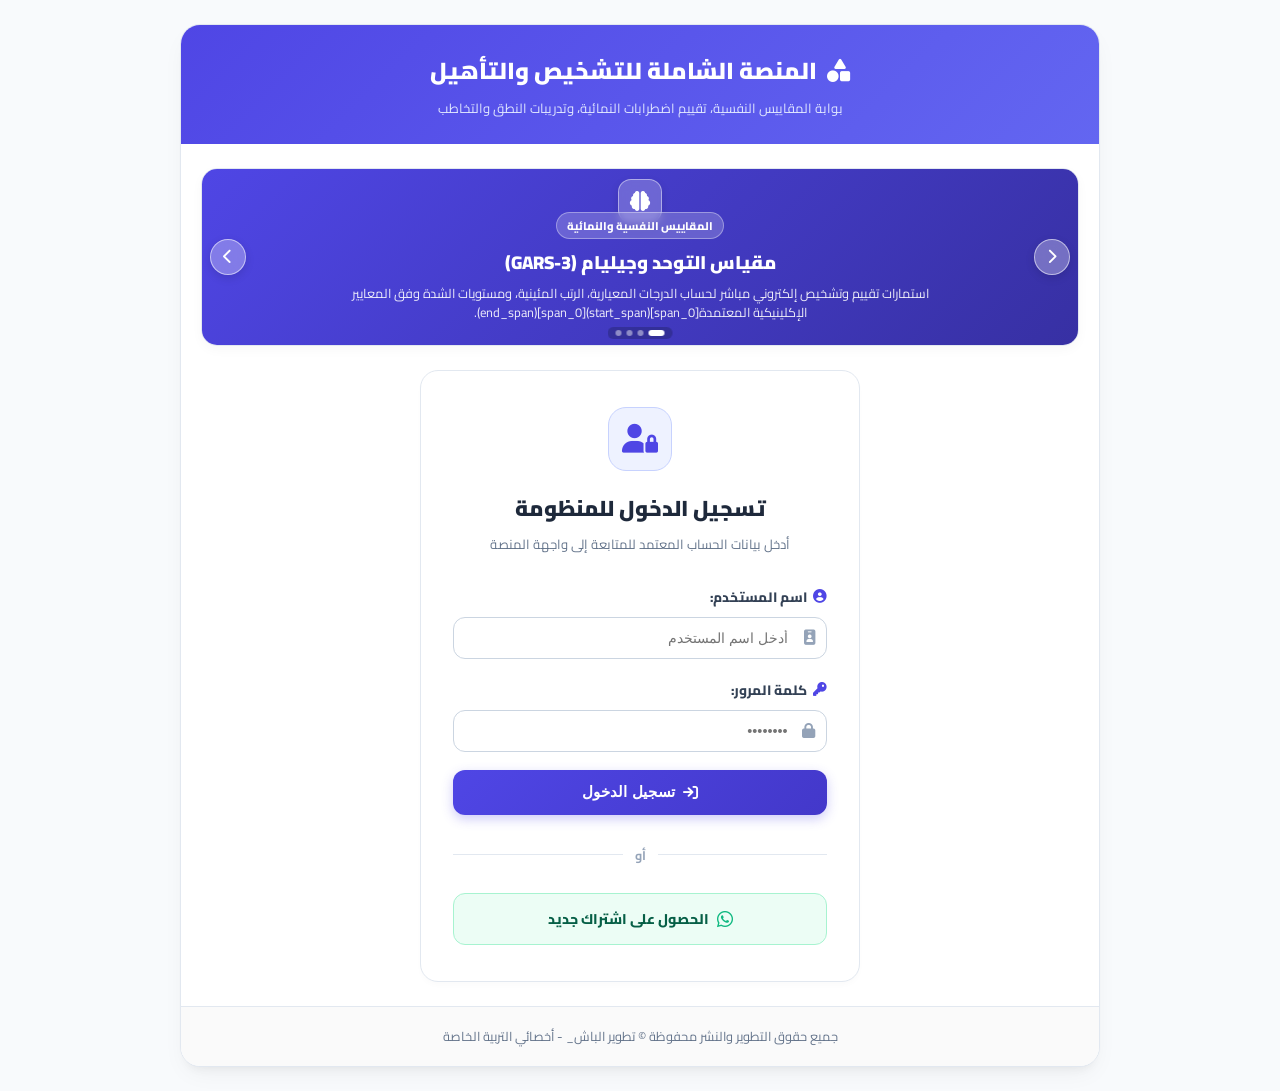
==== commit 8286d49b: "Add files via upload" ====
--- a/Ables.html
+++ b/Ables.html
@@ -7,1091 +7,17 @@
     <link rel="preconnect" href="https://fonts.googleapis.com">
     <link rel="preconnect" href="https://fonts.gstatic.com" crossorigin>
     <link href="https://fonts.googleapis.com/css2?family=Cairo:wght@400;600;700;800;900&display=swap" rel="stylesheet">
-    <style>
-        :root {
-            --primary: #0f172a;
-            --primary-accent: #2563eb;
-            --primary-gradient: linear-gradient(135deg, #1e3a8a 0%, #2563eb 50%, #0284c7 100%);
-            --secondary-teal: #0d9488;
-            --success: #059669;
-            --success-soft: #ecfdf5;
-            --danger: #dc2626;
-            --surface: #ffffff;
-            --bg: #f8fafc;
-            --border: #e2e8f0;
-            --border-hover: #94a3b8;
-            --text-main: #0f172a;
-            --text-muted: #64748b;
-            --radius: 14px;
-            --radius-sm: 8px;
-            --shadow-sm: 0 1px 3px rgba(0,0,0,0.05);
-            --shadow-md: 0 4px 12px -2px rgba(15, 23, 42, 0.08);
-            --shadow-lg: 0 20px 25px -5px rgba(15, 23, 42, 0.15), 0 10px 10px -5px rgba(15, 23, 42, 0.04);
-
-            --print-font-size: 10px;
-            --print-cell-padding: 4px 6px;
-        }
-
-        * {
-            box-sizing: border-box;
-            margin: 0;
-            padding: 0;
-            font-family: 'Cairo', sans-serif;
-            -webkit-tap-highlight-color: transparent;
-        }
-
-        body {
-            background-color: var(--bg);
-            color: var(--text-main);
-            line-height: 1.6;
-            min-height: 100vh;
-            display: flex;
-            flex-direction: column;
-        }
-
-        .svg-icon {
-            width: 18px;
-            height: 18px;
-            fill: none;
-            stroke: currentColor;
-            stroke-width: 2;
-            stroke-linecap: round;
-            stroke-linejoin: round;
-            display: inline-block;
-            vertical-align: middle;
-            flex-shrink: 0;
-        }
-
-        #toastContainer {
-            position: fixed;
-            top: 20px;
-            left: 20px;
-            right: 20px;
-            max-width: 420px;
-            margin: 0 auto;
-            z-index: 99999;
-            pointer-events: none;
-            display: flex;
-            flex-direction: column;
-            gap: 10px;
-        }
-
-        .toast-card {
-            pointer-events: auto;
-            background: rgba(255, 255, 255, 0.95);
-            backdrop-filter: blur(12px);
-            border-radius: var(--radius);
-            box-shadow: var(--shadow-lg);
-            border: 1px solid rgba(255, 255, 255, 0.8);
-            border-right: 5px solid var(--primary-accent);
-            padding: 12px 16px;
-            display: flex;
-            align-items: center;
-            gap: 12px;
-            transform: translateY(-20px) scale(0.95);
-            opacity: 0;
-            transition: all 0.35s cubic-bezier(0.16, 1, 0.3, 1);
-            position: relative;
-            overflow: hidden;
-        }
-
-        .toast-card.show { transform: translateY(0) scale(1); opacity: 1; }
-        .toast-card.success { border-right-color: var(--success); }
-        .toast-card.warning { border-right-color: #f59e0b; }
-        .toast-card.danger { border-right-color: var(--danger); }
-
-        .toast-icon-wrap {
-            width: 36px;
-            height: 36px;
-            border-radius: 50%;
-            display: flex;
-            align-items: center;
-            justify-content: center;
-            flex-shrink: 0;
-            background: #f1f5f9;
-            color: var(--primary-accent);
-        }
-
-        .toast-card.success .toast-icon-wrap { background: #dcfce7; color: var(--success); }
-        .toast-card.warning .toast-icon-wrap { background: #fef3c7; color: #d97706; }
-        .toast-card.danger .toast-icon-wrap { background: #fee2e2; color: var(--danger); }
-
-        .toast-content { flex: 1; }
-        .toast-title { font-size: 0.9rem; font-weight: 800; color: var(--text-main); margin-bottom: 2px; }
-        .toast-desc { font-size: 0.8rem; color: var(--text-muted); line-height: 1.4; }
-        .toast-progress {
-            position: absolute;
-            bottom: 0;
-            right: 0;
-            height: 3px;
-            background: currentColor;
-            opacity: 0.3;
-            width: 100%;
-            animation: toastCountdown linear forwards;
-        }
-
-        @keyframes toastCountdown {
-            from { width: 100%; }
-            to { width: 0%; }
-        }
-
-        header {
-            background: var(--primary-gradient);
-            color: white;
-            padding: 14px 20px;
-            box-shadow: var(--shadow-md);
-            position: sticky;
-            top: 0;
-            z-index: 100;
-        }
-
-        .header-wrap {
-            max-width: 1200px;
-            margin: 0 auto;
-            display: flex;
-            justify-content: space-between;
-            align-items: center;
-            gap: 16px;
-            flex-wrap: wrap;
-        }
-
-        .header-title {
-            display: flex;
-            align-items: center;
-            gap: 12px;
-        }
-
-        .header-title-icon {
-            width: 44px;
-            height: 44px;
-            background: rgba(255, 255, 255, 0.15);
-            border-radius: 12px;
-            display: flex;
-            align-items: center;
-            justify-content: center;
-            border: 1px solid rgba(255, 255, 255, 0.2);
-        }
-
-        .header-title-icon .svg-icon {
-            width: 24px;
-            height: 24px;
-        }
-
-        .header-title h1 { font-size: 1.18rem; font-weight: 900; letter-spacing: -0.3px; }
-        .header-title p { font-size: 0.78rem; color: #bfdbfe; font-weight: 600; }
-
-        /* منطقة أزرار الهيدر المنظمة في المنتصف ومساحة متناسقة */
-        .header-actions {
-            display: flex;
-            flex-direction: column;
-            gap: 6px;
-            width: 280px;
-            align-items: stretch;
-        }
-
-        .header-actions-row {
-            display: flex;
-            align-items: center;
-            justify-content: space-between;
-            gap: 8px;
-            width: 100%;
-        }
-
-        .header-btn {
-            background: rgba(255, 255, 255, 0.15);
-            color: white;
-            border: 1px solid rgba(255,255,255,0.25);
-            border-radius: var(--radius-sm);
-            padding: 7px 10px;
-            font-weight: 700;
-            font-size: 0.8rem;
-            cursor: pointer;
-            display: flex;
-            align-items: center;
-            justify-content: center;
-            gap: 6px;
-            flex: 1;
-            transition: all 0.2s;
-        }
-
-        .header-btn:hover {
-            background: rgba(255, 255, 255, 0.25);
-            transform: translateY(-1px);
-        }
-
-        .header-btn-plan {
-            background: var(--success);
-            color: white;
-            border: 1px solid rgba(255,255,255,0.25);
-            border-radius: var(--radius-sm);
-            padding: 8px 14px;
-            font-weight: 700;
-            font-size: 0.84rem;
-            cursor: pointer;
-            display: flex;
-            align-items: center;
-            justify-content: center;
-            gap: 8px;
-            width: 100%;
-            white-space: nowrap;
-            box-shadow: 0 4px 12px rgba(5, 150, 105, 0.3);
-            transition: all 0.2s cubic-bezier(0.16, 1, 0.3, 1);
-        }
-
-        .header-btn-plan:hover {
-            background: #047857;
-            transform: translateY(-1px);
-        }
-
-        .badge-count-header {
-            background: rgba(255, 255, 255, 0.28);
-            padding: 2px 8px;
-            border-radius: 999px;
-            font-size: 0.75rem;
-            font-weight: 800;
-        }
-
-        .stepper-nav {
-            display: flex;
-            background: white;
-            border-radius: var(--radius);
-            padding: 6px;
-            margin-bottom: 20px;
-            border: 1px solid var(--border);
-            box-shadow: var(--shadow-sm);
-            gap: 6px;
-        }
-
-        .step-pill {
-            flex: 1;
-            text-align: center;
-            padding: 9px 12px;
-            border-radius: var(--radius-sm);
-            font-size: 0.82rem;
-            font-weight: 700;
-            color: var(--text-muted);
-            background: #f8fafc;
-            cursor: pointer;
-            transition: all 0.2s;
-            display: flex;
-            align-items: center;
-            justify-content: center;
-            gap: 8px;
-        }
-
-        .step-pill.active {
-            background: var(--primary-accent);
-            color: white;
-            box-shadow: 0 2px 8px rgba(37, 99, 235, 0.25);
-        }
-
-        .step-pill.completed {
-            background: #eff6ff;
-            color: var(--primary-accent);
-        }
-
-        .app-container {
-            max-width: 1200px;
-            margin: 18px auto;
-            padding: 0 14px;
-            flex: 1;
-            width: 100%;
-        }
-
-        .step-card {
-            background: var(--surface);
-            border-radius: var(--radius);
-            border: 1px solid var(--border);
-            padding: 24px;
-            box-shadow: var(--shadow-sm);
-            margin-bottom: 20px;
-            animation: fadeInCard 0.3s ease;
-        }
-
-        @keyframes fadeInCard {
-            from { opacity: 0; transform: translateY(6px); }
-            to { opacity: 1; transform: translateY(0); }
-        }
-
-        .step-title {
-            font-size: 1.12rem;
-            font-weight: 800;
-            color: var(--primary-accent);
-            margin-bottom: 16px;
-            border-bottom: 2px solid var(--border);
-            padding-bottom: 10px;
-            display: flex;
-            align-items: center;
-            gap: 8px;
-        }
-
-        .form-grid {
-            display: grid;
-            grid-template-columns: repeat(auto-fit, minmax(210px, 1fr));
-            gap: 14px;
-        }
-
-        .form-group {
-            display: flex;
-            flex-direction: column;
-            gap: 6px;
-        }
-
-        .form-group label {
-            font-size: 0.82rem;
-            font-weight: 700;
-            color: var(--text-muted);
-            display: flex;
-            align-items: center;
-            gap: 6px;
-        }
-
-        .form-group input, .form-group select {
-            padding: 10px 12px;
-            border: 1.5px solid var(--border);
-            border-radius: var(--radius-sm);
-            font-size: 0.9rem;
-            outline: none;
-            background: #fafafa;
-            transition: all 0.2s;
-        }
-
-        .form-group input:focus, .form-group select:focus {
-            border-color: var(--primary-accent);
-            background: #fff;
-            box-shadow: 0 0 0 3px rgba(37, 99, 235, 0.12);
-        }
-
-        .btn {
-            padding: 10px 18px;
-            border-radius: var(--radius-sm);
-            font-weight: 700;
-            font-size: 0.88rem;
-            cursor: pointer;
-            border: none;
-            display: inline-flex;
-            align-items: center;
-            justify-content: center;
-            gap: 7px;
-            transition: all 0.2s;
-        }
-
-        .btn-primary { background: var(--primary-accent); color: white; box-shadow: 0 2px 6px rgba(37, 99, 235, 0.2); }
-        .btn-primary:hover { background: #1d4ed8; }
-        .btn-success { background: var(--success); color: white; box-shadow: 0 2px 6px rgba(5, 150, 105, 0.2); }
-        .btn-outline { background: #fff; border: 1.5px solid var(--border); color: var(--text-main); }
-        .btn-outline:hover { background: var(--bg); border-color: var(--border-hover); }
-
-        /* حاوية أزرار التنقل السفلية لتوحيد العرض والمسافات */
-        .step-actions-footer {
-            margin-top: 24px;
-            display: flex;
-            align-items: center;
-            justify-content: space-between;
-            gap: 16px;
-            padding-top: 14px;
-            border-top: 1px solid var(--border);
-        }
-
-        .step-nav-btn {
-            min-width: 190px;
-            height: 44px;
-            padding: 0 20px;
-            font-size: 0.9rem;
-            flex: 1;
-            max-width: 250px;
-        }
-
-        .btn-mini {
-            padding: 5px 12px;
-            font-size: 0.75rem;
-            border-radius: 6px;
-            font-weight: 700;
-            cursor: pointer;
-            border: 1px solid var(--border);
-            background: #fff;
-            color: var(--text-muted);
-            transition: all 0.15s;
-            display: inline-flex;
-            align-items: center;
-            gap: 4px;
-        }
-        .btn-mini:hover { background: #eff6ff; color: var(--primary-accent); border-color: var(--primary-accent); }
-
-        .skills-preset-box {
-            background: linear-gradient(135deg, #eff6ff 0%, #f0fdf4 100%);
-            border: 2px dashed #3b82f6;
-            border-radius: var(--radius);
-            padding: 14px 18px;
-            margin-bottom: 16px;
-            display: flex;
-            align-items: center;
-            justify-content: space-between;
-            flex-wrap: wrap;
-            gap: 12px;
-            cursor: pointer;
-            transition: all 0.2s;
-        }
-
-        .skills-preset-box:hover {
-            border-color: #1d4ed8;
-            background: #e0f2fe;
-        }
-
-        .skills-preset-box.active {
-            background: #dbeafe;
-            border: 2px solid #2563eb;
-            box-shadow: var(--shadow-sm);
-        }
-
-        .skills-preset-content {
-            display: flex;
-            align-items: center;
-            gap: 12px;
-        }
-
-        .skills-preset-checkbox {
-            width: 22px;
-            height: 22px;
-            accent-color: var(--primary-accent);
-            cursor: pointer;
-        }
-
-        .skills-preset-info strong {
-            display: flex;
-            align-items: center;
-            gap: 6px;
-            font-size: 0.96rem;
-            color: var(--primary-accent);
-            font-weight: 800;
-        }
-
-        .skills-preset-info span {
-            font-size: 0.8rem;
-            color: var(--text-muted);
-            font-weight: 600;
-        }
-
-        .skills-badges {
-            display: flex;
-            gap: 6px;
-            flex-wrap: wrap;
-        }
-
-        .skill-tag {
-            background: #2563eb;
-            color: white;
-            font-weight: 800;
-            font-size: 0.75rem;
-            padding: 2px 8px;
-            border-radius: 6px;
-        }
-
-        .dim-card {
-            border: 1.5px solid var(--border);
-            border-radius: var(--radius);
-            margin-bottom: 12px;
-            background: white;
-            overflow: hidden;
-            transition: all 0.2s ease;
-        }
-
-        .dim-card.active { border-color: var(--primary-accent); box-shadow: var(--shadow-sm); }
-
-        .dim-header {
-            padding: 14px 16px;
-            background: #fbfcfd;
-            display: flex;
-            align-items: center;
-            justify-content: space-between;
-            cursor: pointer;
-            user-select: none;
-        }
-
-        .dim-card.active .dim-header { background: #eff6ff; }
-        .dim-title-group { display: flex; align-items: center; gap: 8px; }
-        .dim-checkbox { width: 18px; height: 18px; accent-color: var(--primary-accent); cursor: pointer; }
-        .dim-title-text { font-size: 0.95rem; font-weight: 800; color: var(--text-main); }
-
-        .domains-drawer {
-            display: none;
-            padding: 14px 16px;
-            background: white;
-            border-top: 1px solid var(--border);
-        }
-
-        .dim-card.active .domains-drawer { display: block; }
-
-        .domains-toolbar {
-            display: flex;
-            align-items: center;
-            justify-content: space-between;
-            margin-bottom: 10px;
-            flex-wrap: wrap;
-            gap: 6px;
-        }
-
-        .domains-grid {
-            display: grid;
-            grid-template-columns: repeat(auto-fill, minmax(240px, 1fr));
-            gap: 8px;
-        }
-
-        .domain-item {
-            display: flex;
-            align-items: center;
-            justify-content: space-between;
-            padding: 9px 12px;
-            border: 1.5px solid var(--border);
-            border-radius: var(--radius-sm);
-            background: #fff;
-            cursor: pointer;
-            user-select: none;
-            transition: all 0.15s;
-        }
-
-        .domain-item:hover { border-color: var(--primary-accent); background: #f0f7ff; }
-        .domain-item.checked { border-color: var(--primary-accent); background: #eff6ff; }
-        .domain-right { display: flex; align-items: center; gap: 6px; }
-        .domain-code-badge { background: var(--primary-accent); color: white; font-size: 0.75rem; font-weight: 800; padding: 2px 6px; border-radius: 4px; }
-        .domain-name { font-size: 0.85rem; font-weight: 700; }
-        .goal-count-badge { font-size: 0.72rem; background: #e2e8f0; color: var(--text-muted); padding: 2px 6px; border-radius: 10px; }
-
-        .domain-block {
-            background: white;
-            border-radius: var(--radius);
-            border: 1px solid var(--border);
-            margin-bottom: 18px;
-            overflow: hidden;
-            box-shadow: var(--shadow-sm);
-        }
-
-        .domain-block-header {
-            background: linear-gradient(90deg, #1e3a8a, #2563eb);
-            color: white;
-            padding: 12px 18px;
-            display: flex;
-            align-items: center;
-            justify-content: space-between;
-        }
-
-        .task-card {
-            border: 1.5px solid var(--border);
-            border-radius: var(--radius-sm);
-            margin: 12px 14px;
-            background: #fff;
-            transition: all 0.2s;
-        }
-
-        .task-card.has-target { border-color: var(--success); box-shadow: 0 2px 8px rgba(5, 150, 105, 0.08); }
-        .task-header {
-            background: #f8fafc;
-            padding: 9px 14px;
-            border-bottom: 1px solid var(--border);
-            display: flex;
-            align-items: center;
-            gap: 6px;
-        }
-
-        .task-id-badge { background: var(--primary-accent); color: white; font-weight: 800; font-size: 0.78rem; padding: 1px 7px; border-radius: 4px; }
-        .task-title { font-weight: 700; font-size: 0.92rem; }
-        .task-body { padding: 12px 14px; }
-        .task-goal-desc { font-size: 0.82rem; color: var(--text-muted); margin-bottom: 10px; padding-right: 8px; border-right: 3px solid var(--primary-accent); }
-        .criteria-flex { display: flex; flex-direction: column; gap: 6px; }
-
-        .criterion-box {
-            display: flex;
-            align-items: center;
-            gap: 10px;
-            padding: 8px 12px;
-            border: 1.5px solid var(--border);
-            border-radius: 6px;
-            cursor: pointer;
-            transition: all 0.15s;
-        }
-
-        .criterion-box:hover { background: var(--bg); border-color: var(--primary-accent); }
-        .criterion-box.highlighted { background: var(--success-soft); border-color: var(--success); }
-        .score-pill { background: #e2e8f0; color: var(--text-main); font-size: 0.72rem; font-weight: 800; padding: 2px 7px; border-radius: 4px; white-space: nowrap; }
-        .criterion-box.highlighted .score-pill { background: var(--success); color: white; }
-        .crit-text { font-size: 0.85rem; flex: 1; }
-
-        .criterion-box input[type="checkbox"] {
-            width: 17px;
-            height: 17px;
-            accent-color: var(--success);
-            cursor: pointer;
-            pointer-events: none;
-        }
-
-        .bottom-bar {
-            position: fixed;
-            bottom: 0;
-            left: 0;
-            right: 0;
-            background: rgba(255, 255, 255, 0.97);
-            backdrop-filter: blur(8px);
-            border-top: 1px solid var(--border);
-            padding: 12px 20px;
-            box-shadow: 0 -4px 12px rgba(0,0,0,0.07);
-            display: flex;
-            align-items: center;
-            justify-content: space-between;
-            z-index: 90;
-        }
-
-        .bottom-bar-stat {
-            font-size: 0.9rem;
-            font-weight: 700;
-            display: flex;
-            align-items: center;
-            gap: 8px;
-        }
-
-        .bottom-bar-action .btn {
-            min-height: 42px;
-            padding: 0 22px;
-            font-size: 0.9rem;
-        }
-
-        footer.site-footer {
-            background: #ffffff;
-            border-top: 1px solid var(--border);
-            padding: 16px 20px;
-            text-align: center;
-            font-size: 0.85rem;
-            font-weight: 700;
-            color: var(--text-muted);
-            margin-top: auto;
-        }
-
-        /* شاشة عرض الخطة */
-        #planModalView {
-            display: none;
-            position: fixed;
-            top: 0;
-            left: 0;
-            right: 0;
-            bottom: 0;
-            background: #ffffff;
-            z-index: 200;
-            overflow-y: auto;
-            padding: 16px;
-        }
-
-        .plan-sheet-wrap {
-            max-width: 980px;
-            margin: 0 auto;
-            transition: max-width 0.25s ease;
-        }
-
-        .plan-sheet-wrap.landscape-mode {
-            max-width: 1300px;
-        }
-
-        .plan-top-toolbar {
-            background: #ffffff;
-            border: 1px solid var(--border);
-            border-radius: var(--radius);
-            padding: 12px 16px;
-            margin-bottom: 16px;
-            display: flex;
-            flex-wrap: wrap;
-            align-items: center;
-            justify-content: space-between;
-            gap: 10px;
-            box-shadow: var(--shadow-sm);
-        }
-
-        .toolbar-group {
-            display: flex;
-            align-items: center;
-            flex-wrap: wrap;
-            gap: 8px;
-        }
-
-        .plan-top-toolbar .btn {
-            padding: 8px 14px;
-            font-size: 0.82rem;
-            font-weight: 700;
-            border-radius: 8px;
-        }
-
-        /* نافذة المودال المستقلة لإعدادات وتنسيق الطباعة */
-        .print-settings-overlay {
-            display: none;
-            position: fixed;
-            inset: 0;
-            background: rgba(15, 23, 42, 0.6);
-            backdrop-filter: blur(6px);
-            z-index: 300;
-            align-items: center;
-            justify-content: center;
-            padding: 16px;
-            animation: fadeInOverlay 0.2s ease;
-        }
-
-        @keyframes fadeInOverlay {
-            from { opacity: 0; }
-            to { opacity: 1; }
-        }
-
-        .print-settings-dialog {
-            background: #ffffff;
-            border-radius: 20px;
-            width: 100%;
-            max-width: 680px;
-            max-height: 90vh;
-            overflow-y: auto;
-            box-shadow: var(--shadow-lg);
-            border: 1px solid rgba(255, 255, 255, 0.4);
-            display: flex;
-            flex-direction: column;
-            animation: scaleInDialog 0.25s cubic-bezier(0.16, 1, 0.3, 1);
-        }
-
-        @keyframes scaleInDialog {
-            from { opacity: 0; transform: scale(0.95) translateY(10px); }
-            to { opacity: 1; transform: scale(1) translateY(0); }
-        }
-
-        .settings-dialog-header {
-            padding: 18px 24px;
-            border-bottom: 1px solid var(--border);
-            display: flex;
-            align-items: center;
-            justify-content: space-between;
-            background: #fafcff;
-        }
-
-        .settings-dialog-header h3 {
-            font-size: 1.15rem;
-            font-weight: 900;
-            color: var(--primary-accent);
-            display: flex;
-            align-items: center;
-            gap: 8px;
-        }
-
-        .close-dialog-btn {
-            width: 32px;
-            height: 32px;
-            border-radius: 50%;
-            border: none;
-            background: #f1f5f9;
-            color: var(--text-muted);
-            cursor: pointer;
-            display: flex;
-            align-items: center;
-            justify-content: center;
-            transition: all 0.2s;
-        }
-
-        .close-dialog-btn:hover {
-            background: #fee2e2;
-            color: var(--danger);
-        }
-
-        .settings-dialog-body {
-            padding: 22px 24px;
-            display: flex;
-            flex-direction: column;
-            gap: 18px;
-        }
-
-        .settings-section-card {
-            background: #f8fafc;
-            border: 1px solid var(--border);
-            border-radius: 12px;
-            padding: 14px 16px;
-        }
-
-        .settings-section-title {
-            font-size: 0.85rem;
-            font-weight: 800;
-            color: var(--primary);
-            margin-bottom: 12px;
-            display: flex;
-            align-items: center;
-            gap: 6px;
-        }
-
-        .settings-grid {
-            display: grid;
-            grid-template-columns: repeat(auto-fit, minmax(220px, 1fr));
-            gap: 12px;
-        }
-
-        .ctrl-item {
-            display: flex;
-            flex-direction: column;
-            gap: 5px;
-        }
-
-        .ctrl-item label {
-            font-size: 0.8rem;
-            font-weight: 700;
-            color: var(--text-muted);
-            display: flex;
-            align-items: center;
-            gap: 6px;
-        }
-
-        .ctrl-item input[type="text"], .ctrl-item select, .ctrl-item input[type="file"] {
-            padding: 9px 12px;
-            border-radius: 8px;
-            border: 1.5px solid var(--border);
-            font-size: 0.84rem;
-            background: #fff;
-            outline: none;
-            transition: border-color 0.2s;
-        }
-
-        .ctrl-item input[type="text"]:focus, .ctrl-item select:focus {
-            border-color: var(--primary-accent);
-        }
-
-        .toggle-switch-card {
-            display: flex;
-            align-items: center;
-            justify-content: space-between;
-            padding: 10px 14px;
-            background: #ffffff;
-            border: 1.5px solid var(--border);
-            border-radius: 10px;
-            margin-top: 8px;
-            cursor: pointer;
-            transition: all 0.2s;
-        }
-
-        .toggle-switch-card:hover {
-            border-color: var(--primary-accent);
-            background: #f0f7ff;
-        }
-
-        .toggle-switch-card strong {
-            font-size: 0.85rem;
-            display: flex;
-            align-items: center;
-            gap: 8px;
-            color: var(--text-main);
-        }
-
-        .toggle-switch-card small {
-            display: block;
-            font-size: 0.74rem;
-            color: var(--text-muted);
-            font-weight: 600;
-            margin-top: 2px;
-        }
-
-        .toggle-switch-card input[type="checkbox"] {
-            width: 20px;
-            height: 20px;
-            accent-color: var(--primary-accent);
-            cursor: pointer;
-        }
-
-        /* تذييل المودال المحدث مع توسيط وتكبير الزر */
-        .settings-dialog-footer {
-            padding: 18px 24px;
-            border-top: 1px solid var(--border);
-            background: #fafcff;
-            display: flex;
-            justify-content: center;
-            align-items: center;
-        }
-
-        .btn-apply-settings {
-            min-width: 280px;
-            width: 65%;
-            height: 46px;
-            font-size: 0.95rem;
-            font-weight: 800;
-            box-shadow: 0 4px 12px rgba(37, 99, 235, 0.25);
-        }
-
-        /* تنسيقات ترويسة الورقة وجدول الخطة المطبوعة */
-        .plan-header-block {
-            display: flex;
-            align-items: center;
-            justify-content: space-between;
-            gap: 14px;
-            margin-bottom: 12px;
-            border-bottom: 2px solid var(--primary-accent);
-            padding-bottom: 8px;
-        }
-
-        .plan-header-titles {
-            flex: 1;
-            text-align: center;
-        }
-
-        .plan-header-titles h2 {
-            font-size: 1.3rem;
-            color: var(--primary-accent);
-            font-weight: 900;
-        }
-
-        .plan-header-titles p {
-            color: var(--text-muted);
-            font-size: 0.8rem;
-        }
-
-        .plan-logo-container {
-            display: none;
-            max-width: 100px;
-            max-height: 60px;
-            object-fit: contain;
-        }
-
-        .plan-meta-grid {
-            display: grid;
-            grid-template-columns: repeat(5, 1fr);
-            gap: 8px;
-            background: #f8fafc;
-            border: 1px solid var(--border);
-            padding: 8px 12px;
-            border-radius: 6px;
-            margin-bottom: 14px;
-            font-size: 10px;
-        }
-
-        .domain-plan-header {
-            background: #e0f2fe;
-            color: #0369a1;
-            padding: 5px 10px;
-            border-radius: 4px;
-            font-size: 0.88rem;
-            font-weight: 800;
-            margin: 10px 0 6px 0;
-            border-right: 4px solid var(--primary-accent);
-        }
-
-        .plan-table {
-            width: 100%;
-            border-collapse: collapse;
-            margin-bottom: 10px;
-            font-size: var(--print-font-size);
-            table-layout: auto;
-        }
-
-        .plan-table th, .plan-table td {
-            border: 1px solid #94a3b8;
-            padding: var(--print-cell-padding);
-            text-align: right;
-            vertical-align: middle;
-            word-wrap: break-word;
-        }
-
-        .plan-table th {
-            background: #f1f5f9;
-            color: #0f172a;
-            font-weight: 800;
-        }
-
-        .col-code { width: 9%; }
-        .col-goal { width: 31%; }
-        .col-score { width: 8%; }
-        .col-crit { width: 26%; }
-        .col-notes { width: 13%; }
-        .col-assists { width: 13%; }
-
-        .blank-notes-col {
-            background: #fafafa;
-        }
-
-        .plan-footer-rights {
-            text-align: center;
-            margin-top: 14px;
-            padding-top: 8px;
-            border-top: 1px solid var(--border);
-            font-size: 0.78rem;
-            font-weight: 700;
-            color: var(--text-muted);
-        }
-
-        .plan-sheet-wrap.landscape-mode .plan-meta-grid {
-            grid-template-columns: repeat(5, 1fr);
-            padding: 10px 16px;
-        }
-
-        .plan-sheet-wrap.landscape-mode .col-code { width: 8% !important; }
-        .plan-sheet-wrap.landscape-mode .col-goal { width: 32% !important; }
-        .plan-sheet-wrap.landscape-mode .col-score { width: 7% !important; }
-        .plan-sheet-wrap.landscape-mode .col-crit { width: 27% !important; }
-        .plan-sheet-wrap.landscape-mode .col-notes { width: 13% !important; }
-        .plan-sheet-wrap.landscape-mode .col-assists { width: 13% !important; }
-
-        /* تنسيقات الطباعة الصارمة */
-        @media print {
-            html, body {
-                background: white !important;
-                color: black !important;
-                margin: 0 !important;
-                padding: 0 !important;
-                height: auto !important;
-                min-height: auto !important;
-                display: block !important;
-            }
-            .svg-icon, .no-print, header, .bottom-bar, footer.site-footer, #toastContainer, .stepper-nav, .print-settings-overlay {
-                display: none !important;
-                height: 0 !important;
-                margin: 0 !important;
-                padding: 0 !important;
-            }
-            #planModalView {
-                display: block !important;
-                position: static !important;
-                padding: 0 !important;
-                overflow: visible !important;
-                height: auto !important;
-            }
-            .plan-sheet-wrap {
-                max-width: 100% !important;
-                margin: 0 !important;
-                padding: 0 !important;
-            }
-            .plan-top-toolbar {
-                display: none !important;
-            }
-            .domain-plan-header {
-                background: #e0f2fe !important;
-                color: #0369a1 !important;
-                -webkit-print-color-adjust: exact;
-                break-after: avoid;
-            }
-            .plan-table {
-                break-inside: auto;
-                width: 100% !important;
-            }
-            .plan-table tr {
-                break-inside: avoid;
-                break-after: auto;
-            }
-            .plan-table th {
-                background: #e2e8f0 !important;
-                -webkit-print-color-adjust: exact;
-            }
-            .plan-footer-rights {
-                break-inside: avoid;
-            }
-        }
-
-        @media (max-width: 768px) {
-            .plan-meta-grid { grid-template-columns: 1fr 1fr; }
-            .header-actions { width: 100%; margin-top: 4px; }
-            .stepper-nav { flex-wrap: wrap; }
-            .step-pill { flex-basis: 48%; }
-            .plan-top-toolbar { padding: 10px; gap: 8px; }
-            .toolbar-group { width: 100%; display: grid; grid-template-columns: 1fr 1fr; gap: 8px; }
-            .toolbar-group:last-child { grid-template-columns: 1fr; margin-top: 2px; }
-            .plan-top-toolbar .btn { width: 100%; justify-content: center; padding: 9px 8px; font-size: 0.8rem; }
-            .step-actions-footer { flex-direction: column-reverse; }
-            .step-nav-btn { width: 100%; max-width: none; }
-            .btn-apply-settings { width: 100%; min-width: auto; }
-        }
-    </style>
+    
+    <!-- ربط ملف التنسيقات الخارجي المنفصل -->
+    <link rel="stylesheet" href="style.css">
+
+    <!-- فحص أمان الدخول الفوري -->
+    <script>
+        if (!localStorage.getItem("currentUser")) {
+            window.location.replace("index.html");
+        }
+    </script>
+
     <style id="dynamicPrintStyle">
         @page {
             size: A4 portrait;
@@ -1118,16 +44,18 @@
             </div>
             
             <div class="header-actions">
-                <div class="header-actions-row">
-                    <button class="header-btn" onclick="exportPlanData()" title="تصدير الخطة في ملف">
-                        <svg class="svg-icon" viewBox="0 0 24 24"><path d="M21 15v4a2 2 0 0 1-2 2H5a2 2 0 0 1-2-2v-4"></path><polyline points="7 10 12 15 17 10"></polyline><line x1="12" y1="15" x2="12" y2="3"></line></svg>
-                        <span>تصدير / حفظ</span>
-                    </button>
-                    <button class="header-btn" onclick="triggerImport()" title="استيراد خطة محفوظة">
-                        <svg class="svg-icon" viewBox="0 0 24 24"><path d="M21 15v4a2 2 0 0 1-2 2H5a2 2 0 0 1-2-2v-4"></path><polyline points="17 8 12 3 7 8"></polyline><line x1="12" y1="3" x2="12" y2="15"></line></svg>
-                        <span>استيراد خطة</span>
-                    </button>
-                </div>
+                <a href="home.html" class="header-btn" title="الرجوع للرئيسية">
+                    <svg class="svg-icon" viewBox="0 0 24 24"><path d="M3 12l2-2m0 0l7-7 7 7M5 10v10a1 1 0 001 1h3m10-11l2 2m-2-2v10a1 1 0 01-1 1h-3m-6 0a1 1 0 001-1v-4a1 1 0 011-1h2a1 1 0 011 1v4a1 1 0 001 1m-6 0h6"></path></svg>
+                    <span>الرئيسية</span>
+                </a>
+                <button class="header-btn" onclick="exportPlanData()" title="تصدير الخطة في ملف">
+                    <svg class="svg-icon" viewBox="0 0 24 24"><path d="M21 15v4a2 2 0 0 1-2 2H5a2 2 0 0 1-2-2v-4"></path><polyline points="7 10 12 15 17 10"></polyline><line x1="12" y1="15" x2="12" y2="3"></line></svg>
+                    <span>تصدير</span>
+                </button>
+                <button class="header-btn" onclick="triggerImport()" title="استيراد خطة محفوظة">
+                    <svg class="svg-icon" viewBox="0 0 24 24"><path d="M21 15v4a2 2 0 0 1-2 2H5a2 2 0 0 1-2-2v-4"></path><polyline points="17 8 12 3 7 8"></polyline><line x1="12" y1="3" x2="12" y2="15"></line></svg>
+                    <span>استيراد</span>
+                </button>
                 <button class="header-btn-plan" onclick="openPlanModal()">
                     <svg class="svg-icon" viewBox="0 0 24 24"><path d="M14 2H6a2 2 0 0 0-2 2v16a2 2 0 0 0 2 2h12a2 2 0 0 0 2-2V8z"></path><polyline points="14 2 14 8 20 8"></polyline><line x1="16" y1="13" x2="8" y2="13"></line><line x1="16" y1="17" x2="8" y2="17"></line></svg>
                     <span>الخطة الفردية</span>
@@ -1142,22 +70,22 @@
         <nav class="stepper-nav">
             <div class="step-pill active" id="pillStep1" onclick="goToStep(1)">
                 <svg class="svg-icon" viewBox="0 0 24 24"><path d="M20 21v-2a4 4 0 0 0-4-4H8a4 4 0 0 0-4 4v2"></path><circle cx="12" cy="7" r="4"></circle></svg>
-                <span>1. البيانات الأساسية</span>
+                <span>البيانات الأساسية</span>
             </div>
             <div class="step-pill" id="pillStep2" onclick="handlePillNav(2)">
                 <svg class="svg-icon" viewBox="0 0 24 24"><rect x="3" y="3" width="7" height="7"></rect><rect x="14" y="3" width="7" height="7"></rect><rect x="14" y="14" width="7" height="7"></rect><rect x="3" y="14" width="7" height="7"></rect></svg>
-                <span>2. الأبعاد والمجالات</span>
+                <span>الأبعاد والمجالات</span>
             </div>
             <div class="step-pill" id="pillStep3" onclick="handlePillNav(3)">
                 <svg class="svg-icon" viewBox="0 0 24 24"><path d="M12 20h9"></path><path d="M16.5 3.5a2.121 2.121 0 0 1 3 3L7 19l-4 1 1-4L16.5 3.5z"></path></svg>
-                <span>3. تقييم الأهداف والمحكات</span>
+                <span>تقييم الأهداف والمحكات</span>
             </div>
         </nav>
 
         <section class="step-card" id="step1">
             <div class="step-title">
                 <svg class="svg-icon" viewBox="0 0 24 24"><path d="M16 21v-2a4 4 0 0 0-4-4H5a4 4 0 0 0-4 4v2"></path><circle cx="8.5" cy="7" r="4"></circle><line x1="20" y1="8" x2="20" y2="14"></line><line x1="23" y1="11" x2="17" y2="11"></line></svg>
-                <span>1. البيانات الأساسية للاختبار والخطة</span>
+                <span>البيانات الأساسية للاختبار والخطة</span>
             </div>
             <div class="form-grid">
                 <div class="form-group">
@@ -1207,7 +135,7 @@
         <section class="step-card" id="step2" style="display: none;">
             <div class="step-title">
                 <svg class="svg-icon" viewBox="0 0 24 24"><rect x="3" y="3" width="7" height="7"></rect><rect x="14" y="3" width="7" height="7"></rect><rect x="14" y="14" width="7" height="7"></rect><rect x="3" y="14" width="7" height="7"></rect></svg>
-                <span>2. تحديد الأبعاد والمجالات المطلوب قياسها</span>
+                <span>تحديد الأبعاد والمجالات المطلوب قياسها</span>
             </div>
 
             <div class="skills-preset-box" id="skillsPresetBox" onclick="toggleSkillsDevelopmentPreset()">
@@ -1253,9 +181,9 @@
             <div class="step-card" style="padding: 14px 18px; margin-bottom: 14px;">
                 <div style="display: flex; align-items: center; justify-content: space-between; flex-wrap: wrap; gap: 8px;">
                     <div>
-                        <div style="font-weight: 800; color: var(--primary-accent); font-size: 1.05rem; display: flex; align-items: center; gap: 6px;">
+                        <div style="font-weight: 800; color: var(--primary-color); font-size: 1.05rem; display: flex; align-items: center; gap: 6px;">
                             <svg class="svg-icon" viewBox="0 0 24 24"><path d="M12 20h9"></path><path d="M16.5 3.5a2.121 2.121 0 0 1 3 3L7 19l-4 1 1-4L16.5 3.5z"></path></svg>
-                            <span>3. بنود التقييم والمحكات المستهدفة</span>
+                            <span>بنود التقييم والمحكات المستهدفة</span>
                         </div>
                         <div style="font-size: 0.8rem; color: var(--text-muted); margin-top: 2px;">المحكات التدريبية الإيجابية المعروضة تُحدد وتضاف للخطة الفردية مباشرة.</div>
                     </div>
@@ -1266,19 +194,61 @@
                 </div>
             </div>
 
+            <!-- تغذية بنود أهداف المجالات الأساسية المعروضة -->
             <div id="goalsFeedContainer"></div>
+
+            <!-- ========================================================
+                 القسم الإضافي المطور: حقول رأسية تحت بعضها للإدخال المريح
+                 ======================================================== -->
+            <div class="custom-domain-section active" id="customDomainSection">
+                <div class="custom-section-header active" id="customSectionHeader">
+                    <div class="custom-header-title">
+                        <svg class="svg-icon" style="color: white;" viewBox="0 0 24 24"><circle cx="12" cy="12" r="10"></circle><line x1="12" y1="8" x2="12" y2="16"></line><line x1="8" y1="12" x2="16" y2="12"></line></svg>
+                        <span>إضافة مجال وأهداف مخصصة (تضاف بعد المجالات الأساسية)</span>
+                    </div>
+                    <label class="custom-toggle-wrap">
+                        <input type="checkbox" id="enableCustomDomainCheck" checked onchange="toggleCustomDomainSection(this.checked)">
+                        <span>تضمين هذا المجال وأهدافه بالخطة والطباعة</span>
+                    </label>
+                </div>
+
+                <div class="custom-section-body active" id="customSectionBody">
+                    <!-- بيانات ترويسة المجال المخصص -->
+                    <div class="custom-domain-meta-box">
+                        <div class="form-group">
+                            <label>رمز المجال:</label>
+                            <input type="text" id="customDomainCode" value="Z" placeholder="رمز المجال (مثال: Z)" style="font-weight: 900; text-align: center; color: var(--primary-color);">
+                        </div>
+                        <div class="form-group">
+                            <label>اسم المجال المخصص:</label>
+                            <input type="text" id="customDomainName" value="المهارات الحركية الصغرى" placeholder="اكتب اسم المجال المطلوب إضافته">
+                        </div>
+                    </div>
+
+                    <!-- قائمة الأهداف المخصصة المنسقة تحت بعضها -->
+                    <div class="custom-goals-feed" id="customGoalsFeed"></div>
+
+                    <div style="display: flex; justify-content: flex-start; margin-top: 4px;">
+                        <button type="button" class="btn btn-outline" style="border-color: #c7d2fe; color: var(--primary-color); background: white;" onclick="addCustomGoalCard()">
+                            <svg class="svg-icon" viewBox="0 0 24 24"><line x1="12" y1="5" x2="12" y2="19"></line><line x1="5" y1="12" x2="19" y2="12"></line></svg>
+                            <span>+ إضافة هدف تدريبي جديد في هذا المجال</span>
+                        </button>
+                    </div>
+                </div>
+            </div>
+
         </section>
 
     </div>
 
     <div class="bottom-bar no-print" id="bottomBar" style="display: none;">
         <div class="bottom-bar-stat">
-            <svg class="svg-icon" style="color: var(--success);" viewBox="0 0 24 24"><path d="M22 11.08V12a10 10 0 1 1-5.93-9.14"></path><polyline points="22 4 12 14.01 9 11.01"></polyline></svg>
+            <svg class="svg-icon" style="color: var(--primary-color);" viewBox="0 0 24 24"><path d="M22 11.08V12a10 10 0 1 1-5.93-9.14"></path><polyline points="22 4 12 14.01 9 11.01"></polyline></svg>
             <span>المحكات المعتمدة:</span>
-            <span id="barCounter" style="color: var(--success); font-weight: 900; font-size: 1.2rem;">0</span>
+            <span id="barCounter" style="color: var(--primary-color); font-weight: 900; font-size: 1.25rem;">0</span>
         </div>
         <div class="bottom-bar-action">
-            <button class="btn btn-success" onclick="openPlanModal()">
+            <button class="btn btn-royal" onclick="openPlanModal()">
                 <svg class="svg-icon" viewBox="0 0 24 24"><path d="M6 9V2h12v7"></path><path d="M6 18H4a2 2 0 0 1-2-2v-5a2 2 0 0 1 2-2h16a2 2 0 0 1 2 2v5a2 2 0 0 1-2 2h-2"></path><rect x="6" y="14" width="12" height="8"></rect></svg>
                 <span>المعاينة والطباعة</span>
             </button>
@@ -1302,13 +272,13 @@
                         <svg class="svg-icon" viewBox="0 0 24 24"><path d="M21 15v4a2 2 0 0 1-2 2H5a2 2 0 0 1-2-2v-4"></path><polyline points="7 10 12 15 17 10"></polyline><line x1="12" y1="15" x2="12" y2="3"></line></svg>
                         <span>تصدير الخطة</span>
                     </button>
-                    <button class="btn btn-outline" onclick="openPrintSettingsModal()" title="إعدادات وتخصيص الطباعة" style="border-color: var(--primary-accent); color: var(--primary-accent); background: #f0f7ff;">
+                    <button class="btn btn-outline" onclick="openPrintSettingsModal()" title="إعدادات وتخصيص الطباعة" style="border-color: #c7d2fe; color: var(--primary-color); background: var(--primary-light);">
                         <svg class="svg-icon" viewBox="0 0 24 24"><circle cx="12" cy="12" r="3"></circle><path d="M19.4 15a1.65 1.65 0 0 0 .33 1.82l.06.06a2 2 0 0 1 0 2.83 2 2 0 0 1-2.83 0l-.06-.06a1.65 1.65 0 0 0-1.82-.33 1.65 1.65 0 0 0-1 1.51V21a2 2 0 0 1-2 2 2 2 0 0 1-2-2v-.09A1.65 1.65 0 0 0 9 19.4a1.65 1.65 0 0 0-1.82.33l-.06.06a2 2 0 0 1-2.83 0 2 2 0 0 1 0-2.83l.06-.06a1.65 1.65 0 0 0 .33-1.82 1.65 1.65 0 0 0-1.51-1H3a2 2 0 0 1-2-2 2 2 0 0 1 2-2h.09A1.65 1.65 0 0 0 4.6 9a1.65 1.65 0 0 0-.33-1.82l-.06-.06a2 2 0 0 1 0-2.83 2 2 0 0 1 2.83 0l.06.06a1.65 1.65 0 0 0 1.82.33H9a1.65 1.65 0 0 0 1-1.51V3a2 2 0 0 1 2-2 2 2 0 0 1 2 2v.09a1.65 1.65 0 0 0 1 1.51 1.65 1.65 0 0 0 1.82-.33l.06-.06a2 2 0 0 1 2.83 0 2 2 0 0 1 0 2.83l-.06.06a1.65 1.65 0 0 0-.33 1.82V9a1.65 1.65 0 0 0 1.51 1H21a2 2 0 0 1 2 2 2 2 0 0 1-2 2h-.09a1.65 1.65 0 0 0-1.51 1z"></path></svg>
                         <span>إعدادات وتخصيص الطباعة</span>
                     </button>
                 </div>
                 <div class="toolbar-group">
-                    <button class="btn btn-primary" onclick="triggerSmartPrint()">
+                    <button class="btn btn-royal" onclick="triggerSmartPrint()">
                         <svg class="svg-icon" viewBox="0 0 24 24"><path d="M6 9V2h12v7"></path><path d="M6 18H4a2 2 0 0 1-2-2v-5a2 2 0 0 1 2-2h16a2 2 0 0 1 2 2v5a2 2 0 0 1-2 2h-2"></path><rect x="6" y="14" width="12" height="8"></rect></svg>
                         <span>طباعة الخطة (PDF)</span>
                     </button>
@@ -1326,7 +296,8 @@
                     <img id="planLogoImgRight" class="plan-logo-container" alt="شعار">
                 </div>
 
-                <div class="plan-meta-grid">
+                <!-- شريط البيانات الأساسية في الخطة المطبوعة -->
+                <div class="plan-meta-grid" id="planMetaGridContainer">
                     <div><strong>اسم الطفل:</strong> <span id="outName">-</span></div>
                     <div><strong>تاريخ الميلاد:</strong> <span id="outBirthDate">-</span></div>
                     <div><strong>مدة البرنامج:</strong> <span id="outDuration">-</span></div>
@@ -1348,7 +319,7 @@
         <div class="print-settings-dialog">
             <div class="settings-dialog-header">
                 <h3>
-                    <svg class="svg-icon" viewBox="0 0 24 24"><circle cx="12" cy="12" r="3"></circle><path d="M19.4 15a1.65 1.65 0 0 0 .33 1.82l.06.06a2 2 0 0 1 0 2.83 2 2 0 0 1-2.83 0l-.06-.06a1.65 1.65 0 0 0-1.82-.33 1.65 1.65 0 0 0-1 1.51V21a2 2 0 0 1-2 2 2 2 0 0 1-2-2v-.09A1.65 1.65 0 0 0 9 19.4a1.65 1.65 0 0 0-1.82.33l-.06.06a2 2 0 0 1-2.83 0 2 2 0 0 1 0-2.83l.06-.06a1.65 1.65 0 0 0 .33-1.82 1.65 1.65 0 0 0-1.51-1H3a2 2 0 0 1-2-2 2 2 0 0 1 2-2h.09A1.65 1.65 0 0 0 4.6 9a1.65 1.65 0 0 0-.33-1.82l-.06-.06a2 2 0 0 1 0-2.83 2 2 0 0 1 2.83 0l.06.06a1.65 1.65 0 0 0 1.82.33H9a1.65 1.65 0 0 0 1-1.51V3a2 2 0 0 1 2-2 2 2 0 0 1 2 2v.09a1.65 1.65 0 0 0 1 1.51 1.65 1.65 0 0 0 1.82-.33l.06-.06a2 2 0 0 1 2.83 0 2 2 0 0 1 0 2.83l-.06.06a1.65 1.65 0 0 0-.33 1.82V9a1.65 1.65 0 0 0 1.51 1H21a2 2 0 0 1 2 2 2 2 0 0 1-2 2h-.09a1.65 1.65 0 0 0-1.51 1z"></path></svg>
+                    <svg class="svg-icon" viewBox="0 0 24 24"><circle cx="12" cy="12" r="3"></circle><path d="M19.4 15a1.65 1.65 0 0 0 .33 1.82l.06.06a2 2 0 0 1 0 2.83 2 2 0 0 1-2.83 0l-.06-.06a1.65 1.65 0 0 0-1.82-.33 1.65 1.65 0 0 0-1.51V21a2 2 0 0 1-2 2 2 2 0 0 1-2-2v-.09A1.65 1.65 0 0 0 9 19.4a1.65 1.65 0 0 0-1.82.33l-.06.06a2 2 0 0 1-2.83 0 2 2 0 0 1 0-2.83l.06-.06a1.65 1.65 0 0 0 .33-1.82 1.65 1.65 0 0 0-1.51-1H3a2 2 0 0 1-2-2 2 2 0 0 1 2-2h.09A1.65 1.65 0 0 0 4.6 9a1.65 1.65 0 0 0-.33-1.82l-.06-.06a2 2 0 0 1 0-2.83 2 2 0 0 1 2.83 0l.06.06a1.65 1.65 0 0 0 1.82.33H9a1.65 1.65 0 0 0 1-1.51V3a2 2 0 0 1 2-2 2 2 0 0 1 2 2v.09a1.65 1.65 0 0 0 1 1.51 1.65 1.65 0 0 0 1.82-.33l.06-.06a2 2 0 0 1 2.83 0 2 2 0 0 1 0 2.83l-.06.06a1.65 1.65 0 0 0-.33 1.82V9a1.65 1.65 0 0 0 1.51 1H21a2 2 0 0 1 2 2 2 2 0 0 1-2 2h-.09a1.65 1.65 0 0 0-1.51 1z"></path></svg>
                     <span>إعدادات وتخصيص مظهر الطباعة</span>
                 </h3>
                 <button class="close-dialog-btn" onclick="closePrintSettingsModal()">
@@ -1372,6 +343,35 @@
                             <input type="text" id="ctrlPlanSubtitle" value="برنامج تقييم المهارات الأساسية للتعلم واللغة - الأهداف والمحكات المعتمدة" oninput="applyPrintCustomizations()">
                         </div>
                     </div>
+                </div>
+
+                <div class="settings-section-card">
+                    <div class="settings-section-title">
+                        <svg class="svg-icon" viewBox="0 0 24 24"><path d="M20 21v-2a4 4 0 0 0-4-4H8a4 4 0 0 0-4 4v2"></path><circle cx="12" cy="7" r="4"></circle></svg>
+                        <span>التحكم في البيانات الأساسية للطفل في التقرير</span>
+                    </div>
+
+                    <label class="toggle-switch-card">
+                        <div>
+                            <strong>
+                                <svg class="svg-icon" viewBox="0 0 24 24"><path d="M1 12s4-8 11-8 11 8 11 8-4 8-11 8-11-8-11-8z"></path><circle cx="12" cy="12" r="3"></circle></svg>
+                                <span>إظهار شريط البيانات الأساسية في الطباعة</span>
+                            </strong>
+                            <small>عند إلغاء التحديد سيتم إخفاء بيانات الطفل وتاريخ التقييم من رأس الصفحة.</small>
+                        </div>
+                        <input type="checkbox" id="ctrlShowBasicInfo" checked onchange="applyPrintCustomizations()">
+                    </label>
+
+                    <label class="toggle-switch-card">
+                        <div>
+                            <strong>
+                                <svg class="svg-icon" viewBox="0 0 24 24"><line x1="4" y1="12" x2="20" y2="12"></line><line x1="4" y1="6" x2="20" y2="6"></line><line x1="4" y1="18" x2="20" y2="18"></line></svg>
+                                <span>ضغط البيانات الأساسية في سطر واحد فقط</span>
+                            </strong>
+                            <small>دمج اسم الطفل وتاريخ الميلاد ومدة الخطة في شريط أفقي مدمج بسطر واحد لتوفير المساحة الرأسية في الطباعة.</small>
+                        </div>
+                        <input type="checkbox" id="ctrlCompactSingleLine" onchange="applyPrintCustomizations()">
+                    </label>
                 </div>
 
                 <div class="settings-section-card">
@@ -1491,7 +491,9 @@
             if (type === 'success') {
                 iconSvg = `<svg class="svg-icon" viewBox="0 0 24 24"><path d="M22 11.08V12a10 10 0 1 1-5.93-9.14"></path><polyline points="22 4 12 14.01 9 11.01"></polyline></svg>`;
             } else if (type === 'warning') {
-                iconSvg = `<svg class="svg-icon" viewBox="0 0 24 24"><path d="M10.29 3.86L1.82 18a2 2 0 0 0 1.71 3h16.94a2 2 0 0 0 1.71-3L13.71 3.86a2 2 0 0 0-3.42 0z"></path><line x1="12" y1="9" x2="12" y2="13"></line><line x1="12" y1="17" x2="12.01" y2="17"></line></svg>`;
+                iconSvg = `<svg class="svg-icon" style="stroke-width: 2.4;" viewBox="0 0 24 24"><circle cx="12" cy="12" r="10"></circle><line x1="12" y1="8" x2="12" y2="12"></line><line x1="12" y1="16" x2="12.01" y2="16"></line></svg>`;
+            } else if (type === 'danger') {
+                iconSvg = `<svg class="svg-icon" viewBox="0 0 24 24"><circle cx="12" cy="12" r="10"></circle><line x1="15" y1="9" x2="9" y2="15"></line><line x1="9" y1="9" x2="15" y2="15"></line></svg>`;
             } else {
                 iconSvg = `<svg class="svg-icon" viewBox="0 0 24 24"><circle cx="12" cy="12" r="10"></circle><line x1="12" y1="16" x2="12" y2="12"></line><line x1="12" y1="8" x2="12.01" y2="8"></line></svg>`;
             }
@@ -1502,7 +504,7 @@
                     <div class="toast-title">${title}</div>
                     <div class="toast-desc">${message}</div>
                 </div>
-                <div class="toast-progress" style="animation-duration: 3500ms;"></div>
+                <div class="toast-progress" style="animation-duration: 3800ms;"></div>
             `;
 
             container.appendChild(toast);
@@ -1511,7 +513,7 @@
             setTimeout(() => {
                 toast.classList.remove('show');
                 setTimeout(() => toast.remove(), 400);
-            }, 3500);
+            }, 3800);
         }
 
         const unifiedLearningDomains = [
@@ -1561,6 +563,7 @@
             document.getElementById('evalDate').valueAsDate = new Date();
             renderDimensionsList();
             updateChildTitleDisplay();
+            initDefaultCustomCard();
         };
 
         function updateChildTitleDisplay() {
@@ -1624,7 +627,7 @@
         function proceedToStep2() {
             const name = document.getElementById('childName').value.trim();
             if (!name) {
-                showToast('حقل مطلوب', 'يرجى إدخال اسم الطفل أولاً للمتابعة.', 'warning');
+                showToast('تنبيه إدخال البيانات', 'يرجى كتابة اسم الطفل أولاً للمتابعة والانتقال للخطوة التالية.', 'warning');
                 document.getElementById('childName').focus();
                 return;
             }
@@ -1634,7 +637,7 @@
 
         function proceedToStep3() {
             if (activeDomains.size === 0) {
-                showToast('تحديد المجالات', 'يرجى تحديد مجال واحد على الأقل في الأبعاد المختارة.', 'warning');
+                showToast('تحديد المجالات', 'يرجى تحديد مجال واحد على الأقل في الأبعاد المختارة لمتابعة التقييم.', 'warning');
                 return;
             }
             renderGoalsStream();
@@ -1735,7 +738,7 @@
                                    onclick="event.stopPropagation(); handleDimensionCheck('${dim.id}', this.checked)">
                             <div class="dim-title-text">${dim.name}</div>
                         </div>
-                        <span style="font-size: 0.75rem; color: var(--primary-accent); font-weight: 700;">المجالات (${dim.domains.length}) ▼</span>
+                        <span style="font-size: 0.75rem; color: var(--primary-color); font-weight: 700;">المجالات (${dim.domains.length}) ▼</span>
                     </div>
                     <div class="domains-drawer">
                         <div class="domains-toolbar">
@@ -1916,14 +919,187 @@
                 else card.classList.remove('has-target');
             }
 
-            const total = selectedPlan.size;
+            updateTotalCounters();
+        }
+
+        /* ========================================================
+           وظائف وإدارة الحقول الرأسية المخصصة تحت بعضها
+           ======================================================== */
+        let customGoalCardCounter = 0;
+
+        function toggleCustomDomainSection(enable) {
+            const sec = document.getElementById('customDomainSection');
+            const header = document.getElementById('customSectionHeader');
+            const body = document.getElementById('customSectionBody');
+
+            if (enable) {
+                sec.classList.add('active');
+                header.classList.add('active');
+                body.classList.add('active');
+                showToast('تم تفعيل القسم', 'سيتم إدراج هذا المجال وأهدافه بالخطة والطباعة بعد المجالات الأساسية.', 'success');
+            } else {
+                sec.classList.remove('active');
+                header.classList.remove('active');
+                body.classList.remove('active');
+                showToast('تم تعطيل القسم', 'لن يتم إدراج هذا المجال الإضافي في الخطة المطبوعة.', 'info');
+            }
+            updateTotalCounters();
+        }
+
+        function initDefaultCustomCard() {
+            const feed = document.getElementById('customGoalsFeed');
+            feed.innerHTML = '';
+            addCustomGoalCard({
+                code: 'Z13',
+                title: 'بناء برج من المكعبات',
+                desc: 'سيتمكن الطفل من بناء برج من المكعبات.',
+                criteria: [{ score: '1', label: 'لم يتقن' }]
+            });
+        }
+
+        function addCustomGoalCard(data = null) {
+            customGoalCardCounter++;
+            const gId = customGoalCardCounter;
+            const feed = document.getElementById('customGoalsFeed');
+
+            const defCode = data?.code || `Z${gId + 12}`;
+            const defTitle = data?.title || '';
+            const defDesc = data?.desc || '';
+
+            const card = document.createElement('div');
+            card.className = 'custom-goal-card';
+            card.id = `customGoalCard_${gId}`;
+
+            card.innerHTML = `
+                <div class="custom-goal-header-row">
+                    <strong>
+                        <svg class="svg-icon" viewBox="0 0 24 24"><circle cx="12" cy="12" r="10"></circle><polyline points="12 6 12 12 16 14"></polyline></svg>
+                        <span>الهدف التدريبي الإضافي (#${gId})</span>
+                    </strong>
+                    <button type="button" class="btn-danger-mini" onclick="removeCustomGoalCard(${gId})">
+                        <svg class="svg-icon" viewBox="0 0 24 24"><line x1="18" y1="6" x2="6" y2="18"></line><line x1="6" y1="6" x2="18" y2="18"></line></svg>
+                        <span>حذف الهدف</span>
+                    </button>
+                </div>
+
+                <!-- ترتيب الحقول رأسياً تحت بعضها تماماً -->
+                <div class="custom-fields-vertical">
+                    <div class="form-group">
+                        <label>رقم/كود الهدف:</label>
+                        <input type="text" class="custom-card-code" value="${defCode}" placeholder="مثال: Z13" style="font-weight: 900; color: #2563eb;">
+                    </div>
+
+                    <div class="form-group">
+                        <label>عنوان الهدف التدريبي:</label>
+                        <input type="text" class="custom-card-title" value="${defTitle}" placeholder="اكتب الهدف التدريبي (مثال: بناء برج من المكعبات)">
+                    </div>
+
+                    <div class="form-group">
+                        <label>التوصيف والتفصيل للهدف:</label>
+                        <input type="text" class="custom-card-desc" value="${defDesc}" placeholder="اكتب وصف الهدف (مثال: سيتمكن الطفل من بناء برج من المكعبات)">
+                    </div>
+
+                    <div class="custom-crit-box-wrap">
+                        <div style="display: flex; align-items: center; justify-content: space-between;">
+                            <span style="font-size: 0.8rem; font-weight: 800; color: #475569;">المحكات المستهدفة المرتبطة بالهدف:</span>
+                            <button type="button" class="btn-mini" onclick="addCustomCritRowToCard(${gId})">+ إضافة محك آخر</button>
+                        </div>
+                        <div class="custom-card-crit-list" id="customCardCritList_${gId}"></div>
+                    </div>
+                </div>
+            `;
+
+            feed.appendChild(card);
+
+            if (data && data.criteria && data.criteria.length > 0) {
+                data.criteria.forEach(c => addCustomCritRowToCard(gId, c.score, c.label));
+            } else {
+                addCustomCritRowToCard(gId, '1', 'لم يتقن');
+            }
+
+            updateTotalCounters();
+        }
+
+        function removeCustomGoalCard(gId) {
+            const card = document.getElementById(`customGoalCard_${gId}`);
+            if (card) {
+                card.remove();
+                updateTotalCounters();
+            }
+        }
+
+        function addCustomCritRowToCard(gId, scoreVal = '', labelVal = '') {
+            const list = document.getElementById(`customCardCritList_${gId}`);
+            if (!list) return;
+
+            const existingCount = list.children.length;
+            const defScore = scoreVal !== '' ? scoreVal : (existingCount + 1);
+
+            const row = document.createElement('div');
+            row.className = 'custom-crit-row';
+            row.innerHTML = `
+                <span class="score-pill">م</span>
+                <input type="number" class="custom-card-crit-score" value="${defScore}" style="width: 55px; padding: 6px; border-radius: 6px; border: 1.5px solid #cbd5e1; text-align: center; font-weight: 900; color: #2563eb;" min="1" max="10">
+                <input type="text" class="custom-card-crit-label" value="${labelVal}" placeholder="نص المحك المستهدف (مثال: لم يتقن)..." style="flex: 1; padding: 6px 10px; border-radius: 6px; border: 1.5px solid #cbd5e1; font-size: 0.85rem; font-weight: 700;">
+                <button type="button" class="btn-danger-mini" style="padding: 4px 6px;" onclick="this.closest('.custom-crit-row').remove(); updateTotalCounters();">×</button>
+            `;
+            list.appendChild(row);
+            updateTotalCounters();
+        }
+
+        function getCustomDomainDataIfEnabled() {
+            const isEnabled = document.getElementById('enableCustomDomainCheck').checked;
+            if (!isEnabled) return null;
+
+            const domCode = (document.getElementById('customDomainCode').value || 'Z').trim();
+            const domName = (document.getElementById('customDomainName').value || 'المهارات الحركية الصغرى').trim();
+
+            const goals = [];
+            const cards = document.querySelectorAll('#customGoalsFeed .custom-goal-card');
+
+            cards.forEach(card => {
+                const code = (card.querySelector('.custom-card-code')?.value || '').trim();
+                const title = (card.querySelector('.custom-card-title')?.value || '').trim();
+                const desc = (card.querySelector('.custom-card-desc')?.value || '').trim();
+
+                const criteria = [];
+                card.querySelectorAll('.custom-crit-row').forEach(row => {
+                    const score = (row.querySelector('.custom-card-crit-score')?.value || '1').trim();
+                    const label = (row.querySelector('.custom-card-crit-label')?.value || '').trim();
+                    if (label) {
+                        criteria.push({ score, label });
+                    }
+                });
+
+                if (title || criteria.length > 0) {
+                    goals.push({
+                        code: code || domCode,
+                        name: title || 'هدف تدريبي',
+                        text: desc,
+                        criteria: criteria.length > 0 ? criteria : [{ score: '1', label: 'مستهدف' }]
+                    });
+                }
+            });
+
+            if (goals.length === 0) return null;
+            return { domCode, domName, goals };
+        }
+
+        function updateTotalCounters() {
+            let total = selectedPlan.size;
+            const customData = getCustomDomainDataIfEnabled();
+            if (customData) {
+                customData.goals.forEach(g => total += g.criteria.length);
+            }
             document.getElementById('headerCounter').textContent = total;
             document.getElementById('barCounter').textContent = total;
         }
 
         function openPlanModal() {
-            if (selectedPlan.size === 0) {
-                showToast('الخطة فارغة', 'يرجى تحديد محك واحد على الأقل ليتم بناء الخطة الفردية.', 'warning');
+            const customData = getCustomDomainDataIfEnabled();
+
+            if (selectedPlan.size === 0 && !customData) {
+                showToast('تنبيه: الخطة فارغة', 'يرجى تحديد محك تدريبي واحد على الأقل ليتم بناء وإظهار الخطة الفردية.', 'warning');
                 return;
             }
 
@@ -1947,6 +1123,7 @@
 
             updateChildTitleDisplay();
 
+            // 1. تجميع وعرض المجالات الأساسية المختارة أولاً
             const groupedByDomain = {};
             selectedPlan.forEach(item => {
                 if (!groupedByDomain[item.domCode]) {
@@ -1971,74 +1148,93 @@
             const feed = document.getElementById('planTablesFeed');
             feed.innerHTML = '';
 
+            // رسم الجداول للمجالات الأساسية
             Object.keys(groupedByDomain).forEach(dCode => {
-                const domObj = groupedByDomain[dCode];
-
-                const domHeader = document.createElement('div');
-                domHeader.className = 'domain-plan-header';
-                domHeader.textContent = `مجال (${dCode}): ${domObj.name}`;
-                feed.appendChild(domHeader);
-
-                let rowsHTML = '';
-                domObj.goalsMap.forEach(goal => {
-                    const rowSpan = goal.criteria.length;
-
-                    goal.criteria.forEach((crit, index) => {
-                        rowsHTML += '<tr>';
-                        
-                        if (index === 0) {
-                            const descHTML = (goal.text && showGoalDesc) 
-                                ? `<div class="plan-goal-text-desc" style="font-size: 0.72rem; color: #64748b; margin-top: 2px;">${goal.text}</div>` 
-                                : '';
-
-                            rowsHTML += `
-                                <td rowspan="${rowSpan}" class="col-code" style="text-align: center; font-weight: 800; color: var(--primary-accent); vertical-align: middle;">${goal.code}</td>
-                                <td rowspan="${rowSpan}" class="col-goal" style="vertical-align: middle;">
-                                    <strong>${goal.name}</strong>
-                                    ${descHTML}
-                                </td>
-                            `;
-                        }
-
-                        rowsHTML += `
-                            <td class="col-score" style="text-align: center; font-weight: 800; color: var(--success);">م ${crit.score}</td>
-                            <td class="col-crit">${crit.label}</td>
-                            <td class="blank-notes-col col-notes"></td>
-                            <td class="blank-notes-col col-assists"></td>
-                        `;
-
-                        rowsHTML += '</tr>';
+                renderDomainTableBlock(feed, dCode, groupedByDomain[dCode], showGoalDesc);
+            });
+
+            // 2. إدراج المجال المخصص بعد المجالات الأساسية في نهاية الخطة تماماً
+            if (customData) {
+                const customDomainGroup = {
+                    name: customData.domName,
+                    goalsMap: new Map()
+                };
+                customData.goals.forEach(cg => {
+                    customDomainGroup.goalsMap.set(cg.code, {
+                        code: cg.code,
+                        name: cg.name,
+                        text: cg.text,
+                        criteria: cg.criteria
                     });
                 });
-
-                const table = document.createElement('table');
-                table.className = 'plan-table';
-                table.innerHTML = `
-                    <thead>
-                        <tr>
-                            <th class="col-code">رقم الهدف</th>
-                            <th class="col-goal">الهدف التدريبي</th>
-                            <th class="col-score">رقم المحك</th>
-                            <th class="col-crit">المحك المستهدف</th>
-                            <th class="col-notes">ملاحظات الأخصائي</th>
-                            <th class="col-assists">المساعدات</th>
-                        </tr>
-                    </thead>
-                    <tbody>${rowsHTML}</tbody>
-                `;
-                feed.appendChild(table);
-            });
+                renderDomainTableBlock(feed, customData.domCode, customDomainGroup, showGoalDesc);
+            }
 
             applyPrintCustomizations();
             document.getElementById('planModalView').style.display = 'block';
             window.scrollTo({ top: 0, behavior: 'smooth' });
         }
 
+        function renderDomainTableBlock(feed, dCode, domObj, showGoalDesc) {
+            const domHeader = document.createElement('div');
+            domHeader.className = 'domain-plan-header';
+            domHeader.textContent = `مجال (${dCode}): ${domObj.name}`;
+            feed.appendChild(domHeader);
+
+            let rowsHTML = '';
+            domObj.goalsMap.forEach(goal => {
+                const rowSpan = goal.criteria.length;
+
+                goal.criteria.forEach((crit, index) => {
+                    rowsHTML += '<tr>';
+                    
+                    if (index === 0) {
+                        const descHTML = (goal.text && showGoalDesc) 
+                            ? `<div class="plan-goal-text-desc" style="font-size: 0.72rem; color: var(--text-muted); margin-top: 2px;">${goal.text}</div>` 
+                            : '';
+
+                        rowsHTML += `
+                            <td rowspan="${rowSpan}" class="col-code" style="text-align: center; font-weight: 800; color: var(--primary-color); vertical-align: middle;">${goal.code}</td>
+                            <td rowspan="${rowSpan}" class="col-goal" style="vertical-align: middle;">
+                                <strong>${goal.name}</strong>
+                                ${descHTML}
+                            </td>
+                        `;
+                    }
+
+                    rowsHTML += `
+                        <td class="col-score" style="text-align: center; font-weight: 800; color: var(--primary-color);">م ${crit.score}</td>
+                        <td class="col-crit">${crit.label}</td>
+                        <td class="blank-notes-col col-notes"></td>
+                        <td class="blank-notes-col col-assists"></td>
+                    `;
+
+                    rowsHTML += '</tr>';
+                });
+            });
+
+            const table = document.createElement('table');
+            table.className = 'plan-table';
+            table.innerHTML = `
+                <thead>
+                    <tr>
+                        <th class="col-code">رقم الهدف</th>
+                        <th class="col-goal">الهدف التدريبي</th>
+                        <th class="col-score">رقم المحك</th>
+                        <th class="col-crit">المحك المستهدف</th>
+                        <th class="col-notes">ملاحظات الأخصائي</th>
+                        <th class="col-assists">المساعدات</th>
+                    </tr>
+                </thead>
+                <tbody>${rowsHTML}</tbody>
+            `;
+            feed.appendChild(table);
+        }
+
         function closePlanModal() {
             document.getElementById('planModalView').style.display = 'none';
         }
 
-        /* دوال التحكم في مودال إعدادات الطباعة المنفصل */
         function openPrintSettingsModal() {
             const modal = document.getElementById('printSettingsModal');
             modal.style.display = 'flex';
@@ -2086,6 +1282,23 @@
             const orientation = document.getElementById('ctrlPageOrientation').value;
             const customTitle = document.getElementById('ctrlPlanTitle').value.trim();
             const customSubtitle = document.getElementById('ctrlPlanSubtitle').value.trim();
+
+            const showBasicInfo = document.getElementById('ctrlShowBasicInfo').checked;
+            const compactSingleLine = document.getElementById('ctrlCompactSingleLine').checked;
+
+            const metaGrid = document.getElementById('planMetaGridContainer');
+            if (metaGrid) {
+                if (!showBasicInfo) {
+                    metaGrid.style.display = 'none';
+                } else {
+                    metaGrid.style.display = '';
+                    if (compactSingleLine) {
+                        metaGrid.classList.add('compact-single-line');
+                    } else {
+                        metaGrid.classList.remove('compact-single-line');
+                    }
+                }
+            }
 
             const titleEl = document.getElementById('planHeaderTitleDisplay');
             const subtitleEl = document.getElementById('planHeaderSubtitleDisplay');
@@ -2163,6 +1376,32 @@
             const customTitle = document.getElementById('ctrlPlanTitle').value.trim();
             const customSubtitle = document.getElementById('ctrlPlanSubtitle').value.trim();
             const showGoalDesc = document.getElementById('ctrlShowGoalDesc').checked;
+            const showBasicInfo = document.getElementById('ctrlShowBasicInfo').checked;
+            const compactSingleLine = document.getElementById('ctrlCompactSingleLine').checked;
+
+            const isCustomEnabled = document.getElementById('enableCustomDomainCheck').checked;
+            const customDataToExport = {
+                enabled: isCustomEnabled,
+                code: document.getElementById('customDomainCode').value,
+                name: document.getElementById('customDomainName').value,
+                goals: []
+            };
+
+            if (isCustomEnabled) {
+                document.querySelectorAll('#customGoalsFeed .custom-goal-card').forEach(card => {
+                    const code = card.querySelector('.custom-card-code')?.value || '';
+                    const title = card.querySelector('.custom-card-title')?.value || '';
+                    const desc = card.querySelector('.custom-card-desc')?.value || '';
+                    const criteria = [];
+                    card.querySelectorAll('.custom-crit-row').forEach(row => {
+                        criteria.push({
+                            score: row.querySelector('.custom-card-crit-score')?.value || '1',
+                            label: row.querySelector('.custom-card-crit-label')?.value || ''
+                        });
+                    });
+                    customDataToExport.goals.push({ code, title, desc, criteria });
+                });
+            }
 
             const exportPayload = {
                 version: "ABLLS-R-V2",
@@ -2177,11 +1416,14 @@
                 planCustomTitles: {
                     title: customTitle,
                     subtitle: customSubtitle,
-                    showGoalDesc: showGoalDesc
+                    showGoalDesc: showGoalDesc,
+                    showBasicInfo: showBasicInfo,
+                    compactSingleLine: compactSingleLine
                 },
                 activeDimensions: Array.from(activeDimensions),
                 activeDomains: Array.from(activeDomains),
                 selectedCriteria: Array.from(selectedPlan.entries()),
+                customDomainData: customDataToExport,
                 logo: uploadedLogoBase64
             };
 
@@ -2231,6 +1473,29 @@
                         if (typeof data.planCustomTitles.showGoalDesc !== 'undefined') {
                             document.getElementById('ctrlShowGoalDesc').checked = data.planCustomTitles.showGoalDesc;
                         }
+                        if (typeof data.planCustomTitles.showBasicInfo !== 'undefined') {
+                            document.getElementById('ctrlShowBasicInfo').checked = data.planCustomTitles.showBasicInfo;
+                        }
+                        if (typeof data.planCustomTitles.compactSingleLine !== 'undefined') {
+                            document.getElementById('ctrlCompactSingleLine').checked = data.planCustomTitles.compactSingleLine;
+                        }
+                    }
+
+                    if (data.customDomainData) {
+                        const isEn = data.customDomainData.enabled;
+                        document.getElementById('enableCustomDomainCheck').checked = isEn;
+                        document.getElementById('customDomainCode').value = data.customDomainData.code || 'Z';
+                        document.getElementById('customDomainName').value = data.customDomainData.name || '';
+                        
+                        const feed = document.getElementById('customGoalsFeed');
+                        feed.innerHTML = '';
+                        customGoalCardCounter = 0;
+                        if (data.customDomainData.goals && data.customDomainData.goals.length > 0) {
+                            data.customDomainData.goals.forEach(g => addCustomGoalCard(g));
+                        } else {
+                            initDefaultCustomCard();
+                        }
+                        toggleCustomDomainSection(isEn);
                     }
 
                     activeDimensions.clear();
@@ -2249,9 +1514,7 @@
                     }
 
                     renderDimensionsList();
-                    const total = selectedPlan.size;
-                    document.getElementById('headerCounter').textContent = total;
-                    document.getElementById('barCounter').textContent = total;
+                    updateTotalCounters();
 
                     showToast('تم استيراد الخطة', `تم استرجاع خطة (${data.childData?.name || 'الطفل'}) ومحكاتها بنجاح.`, 'success');
 
--- a/style.css
+++ b/style.css
@@ -0,0 +1,1294 @@
+:root {
+    --primary-color: #4f46e5;
+    --primary-light: #eef2ff;
+    --primary-dark: #4338ca;
+    --primary-gradient: linear-gradient(135deg, #4f46e5 0%, #6366f1 100%);
+    --success-color: #10b981;
+    --warning-color: #f59e0b;
+    --danger-color: #ef4444;
+    --bg-color: #f8fafc;
+    --card-bg: #ffffff;
+    --text-main: #1e293b;
+    --text-muted: #64748b;
+    --border-color: #e2e8f0;
+    --border-hover: #cbd5e1;
+    --radius: 16px;
+    --radius-sm: 10px;
+    --shadow-sm: 0 2px 4px rgba(0, 0, 0, 0.02);
+    --shadow-md: 0 10px 25px -5px rgba(0, 0, 0, 0.05), 0 8px 10px -6px rgba(0, 0, 0, 0.05);
+
+    --print-font-size: 10px;
+    --print-cell-padding: 5px 7px;
+}
+
+*, *::before, *::after {
+    box-sizing: border-box;
+    margin: 0;
+    padding: 0;
+    font-family: 'Cairo', sans-serif;
+    -webkit-tap-highlight-color: transparent;
+}
+
+body {
+    background-color: var(--bg-color);
+    color: var(--text-main);
+    line-height: 1.6;
+    min-height: 100vh;
+    display: flex;
+    flex-direction: column;
+}
+
+.svg-icon {
+    width: 18px;
+    height: 18px;
+    fill: none;
+    stroke: currentColor;
+    stroke-width: 2;
+    stroke-linecap: round;
+    stroke-linejoin: round;
+    display: inline-block;
+    vertical-align: middle;
+    flex-shrink: 0;
+}
+
+#toastContainer {
+    position: fixed;
+    top: 20px;
+    left: 50%;
+    transform: translateX(-50%);
+    max-width: 440px;
+    width: 90%;
+    z-index: 99999;
+    pointer-events: none;
+    display: flex;
+    flex-direction: column;
+    gap: 10px;
+}
+
+.toast-card {
+    pointer-events: auto;
+    background: rgba(255, 255, 255, 0.98);
+    backdrop-filter: blur(12px);
+    border-radius: 14px;
+    box-shadow: 0 15px 30px -5px rgba(15, 23, 42, 0.15), 0 0 0 1px rgba(226, 232, 240, 0.9);
+    border-right: 5px solid var(--primary-color);
+    padding: 12px 16px;
+    display: flex;
+    align-items: center;
+    gap: 12px;
+    transform: translateY(-20px) scale(0.95);
+    opacity: 0;
+    transition: all 0.3s cubic-bezier(0.16, 1, 0.3, 1);
+    position: relative;
+    overflow: hidden;
+}
+
+.toast-card.show {
+    transform: translateY(0) scale(1);
+    opacity: 1;
+}
+
+.toast-card.success { border-right-color: var(--success-color); }
+.toast-card.warning { border-right-color: var(--warning-color); }
+.toast-card.danger { border-right-color: var(--danger-color); }
+
+.toast-icon-wrap {
+    width: 36px;
+    height: 36px;
+    border-radius: 10px;
+    display: flex;
+    align-items: center;
+    justify-content: center;
+    flex-shrink: 0;
+    background: var(--primary-light);
+    color: var(--primary-color);
+}
+
+.toast-card.success .toast-icon-wrap { background: #dcfce7; color: var(--success-color); }
+.toast-card.warning .toast-icon-wrap { background: #fef3c7; color: var(--warning-color); }
+.toast-card.danger .toast-icon-wrap { background: #fee2e2; color: var(--danger-color); }
+
+.toast-content { flex: 1; }
+.toast-title {
+    font-size: 0.9rem;
+    font-weight: 800;
+    color: var(--text-main);
+    margin-bottom: 2px;
+}
+.toast-desc { font-size: 0.8rem; color: var(--text-muted); font-weight: 600; }
+.toast-progress {
+    position: absolute;
+    bottom: 0;
+    right: 0;
+    height: 3px;
+    background: currentColor;
+    opacity: 0.3;
+    width: 100%;
+    animation: toastCountdown linear forwards;
+}
+
+@keyframes toastCountdown {
+    from { width: 100%; }
+    to { width: 0%; }
+}
+
+header {
+    background: var(--primary-gradient);
+    color: white;
+    padding: 1.25rem 1.5rem;
+    box-shadow: 0 4px 15px rgba(79, 70, 229, 0.15);
+    position: sticky;
+    top: 0;
+    z-index: 100;
+}
+
+.header-wrap {
+    max-width: 1100px;
+    margin: 0 auto;
+    display: flex;
+    justify-content: space-between;
+    align-items: center;
+    gap: 16px;
+    flex-wrap: wrap;
+}
+
+.header-title {
+    display: flex;
+    align-items: center;
+    gap: 12px;
+}
+
+.header-title-icon {
+    width: 48px;
+    height: 48px;
+    background: rgba(255, 255, 255, 0.18);
+    border-radius: 14px;
+    display: flex;
+    align-items: center;
+    justify-content: center;
+    border: 1px solid rgba(255, 255, 255, 0.3);
+    backdrop-filter: blur(4px);
+}
+
+.header-title-icon .svg-icon {
+    width: 24px;
+    height: 24px;
+}
+
+.header-title h1 { font-size: 1.25rem; font-weight: 900; }
+.header-title p { font-size: 0.8rem; color: #e0e7ff; }
+
+.header-actions {
+    display: flex;
+    align-items: center;
+    gap: 8px;
+    flex-wrap: wrap;
+}
+
+.header-btn {
+    background: rgba(255, 255, 255, 0.18);
+    color: white;
+    border: 1px solid rgba(255, 255, 255, 0.35);
+    border-radius: 12px;
+    padding: 0.55rem 1rem;
+    font-weight: 700;
+    font-size: 0.85rem;
+    cursor: pointer;
+    display: inline-flex;
+    align-items: center;
+    justify-content: center;
+    gap: 6px;
+    backdrop-filter: blur(4px);
+    transition: all 0.2s ease;
+    text-decoration: none;
+}
+
+.header-btn:hover {
+    background: rgba(255, 255, 255, 0.3);
+    transform: translateY(-1px);
+}
+
+.header-btn-plan {
+    background: white;
+    color: var(--primary-color);
+    border: none;
+    border-radius: 12px;
+    padding: 0.55rem 1.25rem;
+    font-weight: 800;
+    font-size: 0.88rem;
+    cursor: pointer;
+    display: inline-flex;
+    align-items: center;
+    justify-content: center;
+    gap: 8px;
+    box-shadow: 0 4px 10px rgba(0,0,0,0.1);
+    transition: all 0.2s ease;
+}
+
+.header-btn-plan:hover {
+    background: #f8fafc;
+    transform: translateY(-1px);
+    box-shadow: 0 6px 15px rgba(0,0,0,0.15);
+}
+
+.badge-count-header {
+    background: var(--primary-light);
+    color: var(--primary-color);
+    padding: 2px 8px;
+    border-radius: 20px;
+    font-size: 0.78rem;
+    font-weight: 900;
+}
+
+.stepper-nav {
+    display: flex;
+    background: white;
+    border-radius: var(--radius);
+    padding: 6px;
+    margin-bottom: 20px;
+    border: 1px solid var(--border-color);
+    box-shadow: var(--shadow-sm);
+    gap: 6px;
+}
+
+.step-pill {
+    flex: 1;
+    text-align: center;
+    padding: 10px 14px;
+    border-radius: 10px;
+    font-size: 0.86rem;
+    font-weight: 800;
+    color: var(--text-muted);
+    background: #f8fafc;
+    border: 1px solid var(--border-color);
+    cursor: pointer;
+    transition: all 0.2s;
+    display: flex;
+    align-items: center;
+    justify-content: center;
+    gap: 8px;
+}
+
+.step-pill.active {
+    background: var(--primary-color);
+    color: white;
+    border-color: var(--primary-color);
+    box-shadow: 0 2px 8px rgba(79, 70, 229, 0.25);
+}
+
+.step-pill.completed {
+    background: #ecfdf5;
+    color: var(--success-color);
+    border-color: #a7f3d0;
+}
+
+.app-container {
+    max-width: 1040px;
+    margin: 20px auto;
+    padding: 0 14px;
+    flex: 1;
+    width: 100%;
+}
+
+.step-card {
+    background: var(--card-bg);
+    border-radius: 20px;
+    border: 1px solid var(--border-color);
+    padding: 24px;
+    box-shadow: var(--shadow-md);
+    margin-bottom: 20px;
+}
+
+.step-title {
+    font-size: 1.15rem;
+    font-weight: 900;
+    color: #1e293b;
+    margin-bottom: 16px;
+    border-bottom: 2px solid #f1f5f9;
+    padding-bottom: 10px;
+    display: flex;
+    align-items: center;
+    gap: 8px;
+}
+
+.step-title .svg-icon {
+    color: var(--primary-color);
+}
+
+.form-grid {
+    display: grid;
+    grid-template-columns: repeat(auto-fit, minmax(210px, 1fr));
+    gap: 14px;
+}
+
+.form-group {
+    display: flex;
+    flex-direction: column;
+    gap: 6px;
+    width: 100%;
+}
+
+.form-group label {
+    font-size: 0.85rem;
+    font-weight: 800;
+    color: #334155;
+    display: flex;
+    align-items: center;
+    gap: 6px;
+}
+
+.form-group label .svg-icon {
+    color: var(--primary-color);
+}
+
+.form-group input, .form-group select, .form-group textarea {
+    padding: 0.75rem 0.9rem;
+    border: 1.5px solid #cbd5e1;
+    border-radius: 12px;
+    font-size: 0.9rem;
+    outline: none;
+    background: #ffffff;
+    transition: all 0.25s ease;
+    color: var(--text-main);
+    width: 100%;
+    max-width: 100%;
+}
+
+.form-group input:focus, .form-group select:focus, .form-group textarea:focus {
+    border-color: var(--primary-color);
+    box-shadow: 0 0 0 3px rgba(79, 70, 229, 0.15);
+}
+
+.btn {
+    padding: 0.7rem 1.5rem;
+    border-radius: 12px;
+    font-weight: 800;
+    font-size: 0.88rem;
+    cursor: pointer;
+    border: none;
+    display: inline-flex;
+    align-items: center;
+    justify-content: center;
+    gap: 7px;
+    transition: all 0.2s;
+    text-decoration: none;
+}
+
+.btn-primary { 
+    background: var(--primary-color); 
+    color: white; 
+    box-shadow: 0 4px 12px rgba(79, 70, 229, 0.25); 
+}
+.btn-primary:hover { 
+    background: var(--primary-dark); 
+    transform: translateY(-1px);
+}
+
+.btn-success { 
+    background: var(--success-color); 
+    color: white; 
+    box-shadow: 0 4px 12px rgba(16, 185, 129, 0.25); 
+}
+
+.btn-royal {
+    background: linear-gradient(135deg, #4f46e5 0%, #6366f1 100%);
+    color: white;
+    box-shadow: 0 4px 12px rgba(79, 70, 229, 0.3);
+}
+.btn-royal:hover {
+    transform: translateY(-1px);
+    box-shadow: 0 6px 16px rgba(79, 70, 229, 0.4);
+}
+
+.btn-outline { 
+    background: #fff; 
+    border: 1.5px solid var(--border-color); 
+    color: #334155; 
+}
+.btn-outline:hover { 
+    background: var(--bg-color); 
+    border-color: var(--border-hover); 
+}
+
+.step-actions-footer {
+    margin-top: 24px;
+    display: flex;
+    align-items: center;
+    justify-content: space-between;
+    gap: 16px;
+    padding-top: 14px;
+    border-top: 1px solid var(--border-color);
+}
+
+.step-nav-btn {
+    min-width: 190px;
+    height: 44px;
+}
+
+.btn-mini {
+    padding: 5px 12px;
+    font-size: 0.78rem;
+    border-radius: 8px;
+    font-weight: 700;
+    cursor: pointer;
+    border: 1px solid var(--border-color);
+    background: #fff;
+    color: var(--text-muted);
+    transition: all 0.15s;
+    display: inline-flex;
+    align-items: center;
+    gap: 4px;
+}
+.btn-mini:hover { 
+    background: var(--primary-light); 
+    color: var(--primary-color); 
+    border-color: #c7d2fe; 
+}
+
+.skills-preset-box {
+    background: linear-gradient(135deg, #eef2ff 0%, #f0fdf4 100%);
+    border: 2px dashed #6366f1;
+    border-radius: var(--radius);
+    padding: 14px 18px;
+    margin-bottom: 16px;
+    display: flex;
+    align-items: center;
+    justify-content: space-between;
+    flex-wrap: wrap;
+    gap: 12px;
+    cursor: pointer;
+    transition: all 0.2s;
+}
+
+.skills-preset-box:hover {
+    border-color: var(--primary-color);
+    background: #e0e7ff;
+}
+
+.skills-preset-box.active {
+    background: var(--primary-light);
+    border: 2px solid var(--primary-color);
+}
+
+.skills-preset-content {
+    display: flex;
+    align-items: center;
+    gap: 12px;
+}
+
+.skills-preset-checkbox {
+    width: 20px;
+    height: 20px;
+    accent-color: var(--primary-color);
+    cursor: pointer;
+}
+
+.skills-preset-info strong {
+    display: flex;
+    align-items: center;
+    gap: 6px;
+    font-size: 0.96rem;
+    color: var(--primary-color);
+    font-weight: 800;
+}
+
+.skills-preset-info span {
+    font-size: 0.8rem;
+    color: var(--text-muted);
+    font-weight: 600;
+}
+
+.skills-badges {
+    display: flex;
+    gap: 6px;
+    flex-wrap: wrap;
+}
+
+.skill-tag {
+    background: var(--primary-color);
+    color: white;
+    font-weight: 800;
+    font-size: 0.75rem;
+    padding: 2px 8px;
+    border-radius: 6px;
+}
+
+.dim-card {
+    border: 1.5px solid var(--border-color);
+    border-radius: var(--radius);
+    margin-bottom: 12px;
+    background: white;
+    overflow: hidden;
+    transition: all 0.2s ease;
+}
+
+.dim-card.active { border-color: #c7d2fe; }
+
+.dim-header {
+    padding: 14px 16px;
+    background: #fbfcfd;
+    display: flex;
+    align-items: center;
+    justify-content: space-between;
+    cursor: pointer;
+    user-select: none;
+}
+
+.dim-card.active .dim-header { background: var(--primary-light); }
+.dim-title-group { display: flex; align-items: center; gap: 8px; }
+.dim-checkbox { width: 18px; height: 18px; accent-color: var(--primary-color); cursor: pointer; }
+.dim-title-text { font-size: 0.95rem; font-weight: 800; color: var(--text-main); }
+
+.domains-drawer {
+    display: none;
+    padding: 14px 16px;
+    background: white;
+    border-top: 1px solid var(--border-color);
+}
+
+.dim-card.active .domains-drawer { display: block; }
+
+.domains-toolbar {
+    display: flex;
+    align-items: center;
+    justify-content: space-between;
+    margin-bottom: 10px;
+    flex-wrap: wrap;
+    gap: 6px;
+}
+
+.domains-grid {
+    display: grid;
+    grid-template-columns: repeat(auto-fill, minmax(240px, 1fr));
+    gap: 8px;
+}
+
+.domain-item {
+    display: flex;
+    align-items: center;
+    justify-content: space-between;
+    padding: 9px 12px;
+    border: 1.5px solid var(--border-color);
+    border-radius: var(--radius-sm);
+    background: #fff;
+    cursor: pointer;
+    user-select: none;
+    transition: all 0.15s;
+}
+
+.domain-item:hover { border-color: #c7d2fe; background: var(--primary-light); }
+.domain-item.checked { border-color: var(--primary-color); background: var(--primary-light); }
+.domain-right { display: flex; align-items: center; gap: 6px; }
+.domain-code-badge { background: var(--primary-color); color: white; font-size: 0.75rem; font-weight: 800; padding: 2px 6px; border-radius: 4px; }
+.domain-name { font-size: 0.85rem; font-weight: 700; }
+.goal-count-badge { font-size: 0.72rem; background: #e2e8f0; color: var(--text-muted); padding: 2px 6px; border-radius: 10px; }
+
+.domain-block {
+    background: white;
+    border-radius: var(--radius);
+    border: 1px solid var(--border-color);
+    margin-bottom: 18px;
+    overflow: hidden;
+    box-shadow: var(--shadow-sm);
+}
+
+.domain-block-header {
+    background: linear-gradient(135deg, #4f46e5 0%, #6366f1 100%);
+    color: white;
+    padding: 12px 18px;
+    display: flex;
+    align-items: center;
+    justify-content: space-between;
+}
+
+.task-card {
+    border: 1.5px solid var(--border-color);
+    border-radius: 12px;
+    margin: 12px 14px;
+    background: #fff;
+    transition: all 0.2s;
+}
+
+.task-card.has-target { border-color: var(--primary-color); box-shadow: 0 4px 12px rgba(79, 70, 229, 0.1); }
+.task-header {
+    background: #f8fafc;
+    padding: 9px 14px;
+    border-bottom: 1px solid var(--border-color);
+    display: flex;
+    align-items: center;
+    gap: 6px;
+}
+
+.task-id-badge { background: var(--primary-color); color: white; font-weight: 800; font-size: 0.78rem; padding: 1px 7px; border-radius: 4px; }
+.task-title { font-weight: 700; font-size: 0.92rem; }
+.task-body { padding: 12px 14px; }
+.task-goal-desc { font-size: 0.82rem; color: var(--text-muted); margin-bottom: 10px; padding-right: 8px; border-right: 3px solid var(--primary-color); }
+.criteria-flex { display: flex; flex-direction: column; gap: 6px; }
+
+.criterion-box {
+    display: flex;
+    align-items: center;
+    gap: 10px;
+    padding: 8px 12px;
+    border: 1.5px solid var(--border-color);
+    border-radius: 8px;
+    cursor: pointer;
+    transition: all 0.15s;
+}
+
+.criterion-box:hover { background: var(--bg-color); border-color: #c7d2fe; }
+.criterion-box.highlighted { background: var(--primary-light); border-color: var(--primary-color); }
+.score-pill { background: #e2e8f0; color: var(--text-main); font-size: 0.72rem; font-weight: 800; padding: 2px 7px; border-radius: 4px; white-space: nowrap; }
+.criterion-box.highlighted .score-pill { background: var(--primary-color); color: white; }
+.crit-text { font-size: 0.85rem; flex: 1; }
+
+.criterion-box input[type="checkbox"] {
+    width: 17px;
+    height: 17px;
+    accent-color: var(--primary-color);
+    cursor: pointer;
+    pointer-events: none;
+}
+
+/* ========================================================
+   تنسيق القسم الإضافي الرأسي المطور (Field Cards)
+   ======================================================== */
+.custom-domain-section {
+    background: white;
+    border-radius: var(--radius);
+    border: 2px dashed #c7d2fe;
+    margin-top: 24px;
+    margin-bottom: 70px;
+    overflow: hidden;
+    box-shadow: var(--shadow-sm);
+    transition: all 0.25s ease;
+}
+
+.custom-domain-section.active {
+    border: 2px solid var(--primary-color);
+    box-shadow: var(--shadow-md);
+}
+
+.custom-section-header {
+    background: #f8fafc;
+    padding: 14px 18px;
+    display: flex;
+    align-items: center;
+    justify-content: space-between;
+    border-bottom: 1.5px solid var(--border-color);
+    flex-wrap: wrap;
+    gap: 10px;
+}
+
+.custom-section-header.active {
+    background: linear-gradient(135deg, #4f46e5 0%, #6366f1 100%);
+    color: white;
+    border-bottom: none;
+}
+
+.custom-header-title {
+    display: flex;
+    align-items: center;
+    gap: 10px;
+    font-size: 1.05rem;
+    font-weight: 900;
+}
+
+.custom-toggle-wrap {
+    display: flex;
+    align-items: center;
+    gap: 8px;
+    cursor: pointer;
+    font-weight: 800;
+    font-size: 0.88rem;
+    user-select: none;
+}
+
+.custom-toggle-wrap input[type="checkbox"] {
+    width: 18px;
+    height: 18px;
+    accent-color: var(--primary-color);
+    cursor: pointer;
+}
+
+.custom-section-body {
+    padding: 20px 18px;
+    display: none;
+    flex-direction: column;
+    gap: 18px;
+    background: #fafcff;
+}
+
+.custom-section-body.active {
+    display: flex;
+}
+
+.custom-domain-meta-box {
+    background: white;
+    border: 1.5px solid var(--border-color);
+    border-radius: 14px;
+    padding: 16px;
+    display: flex;
+    flex-direction: column;
+    gap: 14px;
+    box-shadow: var(--shadow-sm);
+}
+
+.custom-goals-feed {
+    display: flex;
+    flex-direction: column;
+    gap: 16px;
+    width: 100%;
+}
+
+.custom-goal-card {
+    background: white;
+    border: 1.5px solid var(--border-color);
+    border-radius: 14px;
+    padding: 16px;
+    display: flex;
+    flex-direction: column;
+    gap: 12px;
+    box-shadow: var(--shadow-sm);
+    position: relative;
+    border-right: 5px solid var(--primary-color);
+    width: 100%;
+}
+
+.custom-goal-header-row {
+    display: flex;
+    align-items: center;
+    justify-content: space-between;
+    gap: 10px;
+    padding-bottom: 6px;
+    border-bottom: 1px solid var(--border-color);
+}
+
+.custom-goal-header-row strong {
+    font-size: 0.92rem;
+    font-weight: 900;
+    color: var(--primary-color);
+    display: flex;
+    align-items: center;
+    gap: 6px;
+}
+
+/* تنسيق الحقول تحت بعضها بشكل كامل ومريح */
+.custom-fields-vertical {
+    display: flex;
+    flex-direction: column;
+    gap: 12px;
+    width: 100%;
+}
+
+.custom-crit-box-wrap {
+    background: #f8fafc;
+    border: 1px solid var(--border-color);
+    border-radius: 12px;
+    padding: 12px;
+    display: flex;
+    flex-direction: column;
+    gap: 8px;
+    width: 100%;
+}
+
+.custom-crit-row {
+    display: flex;
+    align-items: center;
+    gap: 8px;
+    width: 100%;
+}
+
+.btn-danger-mini {
+    background: #fee2e2;
+    color: var(--danger-color);
+    border: 1px solid #fecaca;
+    padding: 4px 10px;
+    border-radius: 8px;
+    font-size: 0.75rem;
+    font-weight: 800;
+    cursor: pointer;
+    display: inline-flex;
+    align-items: center;
+    gap: 4px;
+    transition: all 0.15s;
+    white-space: nowrap;
+}
+
+.btn-danger-mini:hover {
+    background: #fca5a5;
+    color: #991b1b;
+}
+
+.bottom-bar {
+    position: fixed;
+    bottom: 0;
+    left: 0;
+    right: 0;
+    background: rgba(255, 255, 255, 0.98);
+    backdrop-filter: blur(10px);
+    border-top: 1px solid var(--border-color);
+    padding: 12px 20px;
+    box-shadow: 0 -4px 15px rgba(0,0,0,0.06);
+    display: flex;
+    align-items: center;
+    justify-content: space-between;
+    z-index: 90;
+}
+
+.bottom-bar-stat {
+    font-size: 0.9rem;
+    font-weight: 800;
+    display: flex;
+    align-items: center;
+    gap: 8px;
+}
+
+footer.site-footer {
+    background: #ffffff;
+    border-top: 1px solid var(--border-color);
+    padding: 16px 20px;
+    text-align: center;
+    font-size: 0.85rem;
+    font-weight: 700;
+    color: var(--text-muted);
+    margin-top: auto;
+}
+
+#planModalView {
+    display: none;
+    position: fixed;
+    top: 0;
+    left: 0;
+    right: 0;
+    bottom: 0;
+    background: #ffffff;
+    z-index: 200;
+    overflow-y: auto;
+    padding: 16px;
+}
+
+.plan-sheet-wrap {
+    max-width: 980px;
+    margin: 0 auto;
+    transition: max-width 0.25s ease;
+}
+
+.plan-sheet-wrap.landscape-mode {
+    max-width: 1300px;
+}
+
+.plan-top-toolbar {
+    background: #ffffff;
+    border: 1px solid var(--border-color);
+    border-radius: var(--radius);
+    padding: 12px 16px;
+    margin-bottom: 16px;
+    display: flex;
+    flex-wrap: wrap;
+    align-items: center;
+    justify-content: space-between;
+    gap: 10px;
+    box-shadow: var(--shadow-sm);
+}
+
+.toolbar-group {
+    display: flex;
+    align-items: center;
+    flex-wrap: wrap;
+    gap: 8px;
+}
+
+.print-settings-overlay {
+    display: none;
+    position: fixed;
+    inset: 0;
+    background: rgba(15, 23, 42, 0.6);
+    backdrop-filter: blur(6px);
+    z-index: 300;
+    align-items: center;
+    justify-content: center;
+    padding: 16px;
+    animation: fadeInOverlay 0.2s ease;
+}
+
+@keyframes fadeInOverlay {
+    from { opacity: 0; }
+    to { opacity: 1; }
+}
+
+.print-settings-dialog {
+    background: #ffffff;
+    border-radius: 20px;
+    width: 100%;
+    max-width: 680px;
+    max-height: 90vh;
+    overflow-y: auto;
+    box-shadow: var(--shadow-md);
+    border: 1px solid var(--border-color);
+    display: flex;
+    flex-direction: column;
+}
+
+.settings-dialog-header {
+    padding: 18px 24px;
+    border-bottom: 1px solid var(--border-color);
+    display: flex;
+    align-items: center;
+    justify-content: space-between;
+    background: #fafcff;
+}
+
+.settings-dialog-header h3 {
+    font-size: 1.15rem;
+    font-weight: 900;
+    color: var(--primary-color);
+    display: flex;
+    align-items: center;
+    gap: 8px;
+}
+
+.close-dialog-btn {
+    width: 32px;
+    height: 32px;
+    border-radius: 8px;
+    border: none;
+    background: #f1f5f9;
+    color: var(--text-muted);
+    cursor: pointer;
+    display: flex;
+    align-items: center;
+    justify-content: center;
+    transition: all 0.2s;
+}
+
+.close-dialog-btn:hover {
+    background: #fee2e2;
+    color: var(--danger-color);
+}
+
+.settings-dialog-body {
+    padding: 22px 24px;
+    display: flex;
+    flex-direction: column;
+    gap: 18px;
+}
+
+.settings-section-card {
+    background: #f8fafc;
+    border: 1px solid var(--border-color);
+    border-radius: 14px;
+    padding: 14px 16px;
+}
+
+.settings-section-title {
+    font-size: 0.88rem;
+    font-weight: 800;
+    color: #1e293b;
+    margin-bottom: 12px;
+    display: flex;
+    align-items: center;
+    gap: 6px;
+}
+
+.settings-section-title .svg-icon {
+    color: var(--primary-color);
+}
+
+.settings-grid {
+    display: grid;
+    grid-template-columns: repeat(auto-fit, minmax(220px, 1fr));
+    gap: 12px;
+}
+
+.ctrl-item {
+    display: flex;
+    flex-direction: column;
+    gap: 5px;
+}
+
+.ctrl-item label {
+    font-size: 0.82rem;
+    font-weight: 700;
+    color: var(--text-muted);
+}
+
+.ctrl-item input[type="text"], .ctrl-item select, .ctrl-item input[type="file"] {
+    padding: 9px 12px;
+    border-radius: 10px;
+    border: 1.5px solid var(--border-color);
+    font-size: 0.88rem;
+    background: #fff;
+    outline: none;
+    transition: border-color 0.2s;
+}
+
+.ctrl-item input[type="text"]:focus, .ctrl-item select:focus {
+    border-color: var(--primary-color);
+}
+
+.toggle-switch-card {
+    display: flex;
+    align-items: center;
+    justify-content: space-between;
+    padding: 10px 14px;
+    background: #ffffff;
+    border: 1.5px solid var(--border-color);
+    border-radius: 12px;
+    margin-top: 8px;
+    cursor: pointer;
+    transition: all 0.2s;
+}
+
+.toggle-switch-card:hover {
+    border-color: #c7d2fe;
+    background: var(--primary-light);
+}
+
+.toggle-switch-card strong {
+    font-size: 0.85rem;
+    display: flex;
+    align-items: center;
+    gap: 8px;
+    color: var(--text-main);
+}
+
+.toggle-switch-card small {
+    display: block;
+    font-size: 0.74rem;
+    color: var(--text-muted);
+    font-weight: 600;
+    margin-top: 2px;
+}
+
+.toggle-switch-card input[type="checkbox"] {
+    width: 18px;
+    height: 18px;
+    accent-color: var(--primary-color);
+    cursor: pointer;
+}
+
+.settings-dialog-footer {
+    padding: 18px 24px;
+    border-top: 1px solid var(--border-color);
+    background: #fafcff;
+    display: flex;
+    justify-content: center;
+    align-items: center;
+}
+
+.btn-apply-settings {
+    min-width: 260px;
+    height: 44px;
+}
+
+.plan-header-block {
+    display: flex;
+    align-items: center;
+    justify-content: space-between;
+    gap: 14px;
+    margin-bottom: 12px;
+    border-bottom: 2.5px solid var(--primary-color);
+    padding-bottom: 8px;
+}
+
+.plan-header-titles {
+    flex: 1;
+    text-align: center;
+}
+
+.plan-header-titles h2 {
+    font-size: 1.3rem;
+    color: var(--primary-color);
+    font-weight: 900;
+}
+
+.plan-header-titles p {
+    color: var(--text-muted);
+    font-size: 0.8rem;
+}
+
+.plan-logo-container {
+    display: none;
+    max-width: 100px;
+    max-height: 60px;
+    object-fit: contain;
+}
+
+.plan-meta-grid {
+    display: grid;
+    grid-template-columns: repeat(5, 1fr);
+    gap: 8px;
+    background: #f8fafc;
+    border: 1px solid var(--border-color);
+    padding: 8px 12px;
+    border-radius: 8px;
+    margin-bottom: 14px;
+    font-size: 10px;
+}
+
+.plan-meta-grid.compact-single-line {
+    display: flex !important;
+    flex-direction: row !important;
+    align-items: center !important;
+    justify-content: space-between !important;
+    flex-wrap: nowrap !important;
+    gap: 12px !important;
+    padding: 4px 10px !important;
+    margin-bottom: 8px !important;
+    background: #f8fafc !important;
+    border: 1px solid #cbd5e1 !important;
+    border-radius: 6px !important;
+    font-size: 9.5px !important;
+    line-height: 1.3 !important;
+    overflow: hidden !important;
+    white-space: nowrap !important;
+}
+
+.plan-meta-grid.compact-single-line > div {
+    display: inline-flex !important;
+    align-items: center !important;
+    gap: 4px !important;
+    flex: 1 1 auto !important;
+    justify-content: center !important;
+}
+
+.plan-meta-grid.compact-single-line > div:not(:last-child) {
+    border-left: 1px solid #cbd5e1;
+    padding-left: 8px;
+}
+
+.domain-plan-header {
+    background: #e0f2fe;
+    color: #0369a1;
+    padding: 6px 12px;
+    border-radius: 6px;
+    font-size: 0.88rem;
+    font-weight: 800;
+    margin: 10px 0 6px 0;
+    border-right: 4px solid #0284c7;
+}
+
+.plan-table {
+    width: 100%;
+    border-collapse: collapse;
+    margin-bottom: 10px;
+    font-size: var(--print-font-size);
+    table-layout: auto;
+}
+
+.plan-table th, .plan-table td {
+    border: 1px solid #cbd5e1;
+    padding: var(--print-cell-padding);
+    text-align: right;
+    vertical-align: middle;
+    word-wrap: break-word;
+}
+
+.plan-table th {
+    background: #f1f5f9;
+    color: #1e293b;
+    font-weight: 800;
+}
+
+.col-code { width: 9%; }
+.col-goal { width: 31%; }
+.col-score { width: 8%; }
+.col-crit { width: 26%; }
+.col-notes { width: 13%; }
+.col-assists { width: 13%; }
+
+.blank-notes-col {
+    background: #fafafa;
+}
+
+.plan-footer-rights {
+    text-align: center;
+    margin-top: 14px;
+    padding-top: 8px;
+    border-top: 1px solid var(--border-color);
+    font-size: 0.78rem;
+    font-weight: 700;
+    color: var(--text-muted);
+}
+
+.plan-sheet-wrap.landscape-mode .col-code { width: 8% !important; }
+.plan-sheet-wrap.landscape-mode .col-goal { width: 32% !important; }
+.plan-sheet-wrap.landscape-mode .col-score { width: 7% !important; }
+.plan-sheet-wrap.landscape-mode .col-crit { width: 27% !important; }
+.plan-sheet-wrap.landscape-mode .col-notes { width: 13% !important; }
+.plan-sheet-wrap.landscape-mode .col-assists { width: 13% !important; }
+
+@media print {
+    html, body {
+        background: white !important;
+        color: black !important;
+        margin: 0 !important;
+        padding: 0 !important;
+        display: block !important;
+    }
+    .svg-icon, .no-print, header, .bottom-bar, footer.site-footer, #toastContainer, .stepper-nav, .print-settings-overlay {
+        display: none !important;
+    }
+    #planModalView {
+        display: block !important;
+        position: static !important;
+        padding: 0 !important;
+        overflow: visible !important;
+    }
+    .plan-sheet-wrap {
+        max-width: 100% !important;
+        margin: 0 !important;
+        padding: 0 !important;
+    }
+    .plan-top-toolbar {
+        display: none !important;
+    }
+    .domain-plan-header {
+        background: #e0f2fe !important;
+        color: #0369a1 !important;
+        -webkit-print-color-adjust: exact;
+        print-color-adjust: exact;
+        break-after: avoid;
+    }
+    .plan-table {
+        break-inside: auto;
+        width: 100% !important;
+    }
+    .plan-table tr {
+        break-inside: avoid;
+        break-after: auto;
+    }
+    .plan-table th {
+        background: #f1f5f9 !important;
+        -webkit-print-color-adjust: exact;
+        print-color-adjust: exact;
+    }
+    .plan-meta-grid.compact-single-line {
+        display: flex !important;
+        flex-direction: row !important;
+        justify-content: space-between !important;
+        white-space: nowrap !important;
+        border: 1px solid #cbd5e1 !important;
+        -webkit-print-color-adjust: exact;
+        print-color-adjust: exact;
+    }
+    .plan-footer-rights {
+        break-inside: avoid;
+    }
+}
+
+@media (max-width: 768px) {
+    .plan-meta-grid:not(.compact-single-line) { grid-template-columns: 1fr 1fr; }
+    .plan-meta-grid.compact-single-line { flex-wrap: wrap !important; }
+    .header-actions { width: 100%; margin-top: 4px; }
+    .stepper-nav { flex-wrap: wrap; }
+    .step-pill { flex-basis: 48%; }
+    .plan-top-toolbar { padding: 10px; gap: 8px; }
+    .toolbar-group { width: 100%; display: grid; grid-template-columns: 1fr 1fr; gap: 8px; }
+    .toolbar-group:last-child { grid-template-columns: 1fr; margin-top: 2px; }
+    .plan-top-toolbar .btn { width: 100%; justify-content: center; padding: 9px 8px; font-size: 0.8rem; }
+    .step-actions-footer { flex-direction: column-reverse; }
+    .step-nav-btn { width: 100%; max-width: none; }
+    .btn-apply-settings { width: 100%; min-width: auto; }
+}
